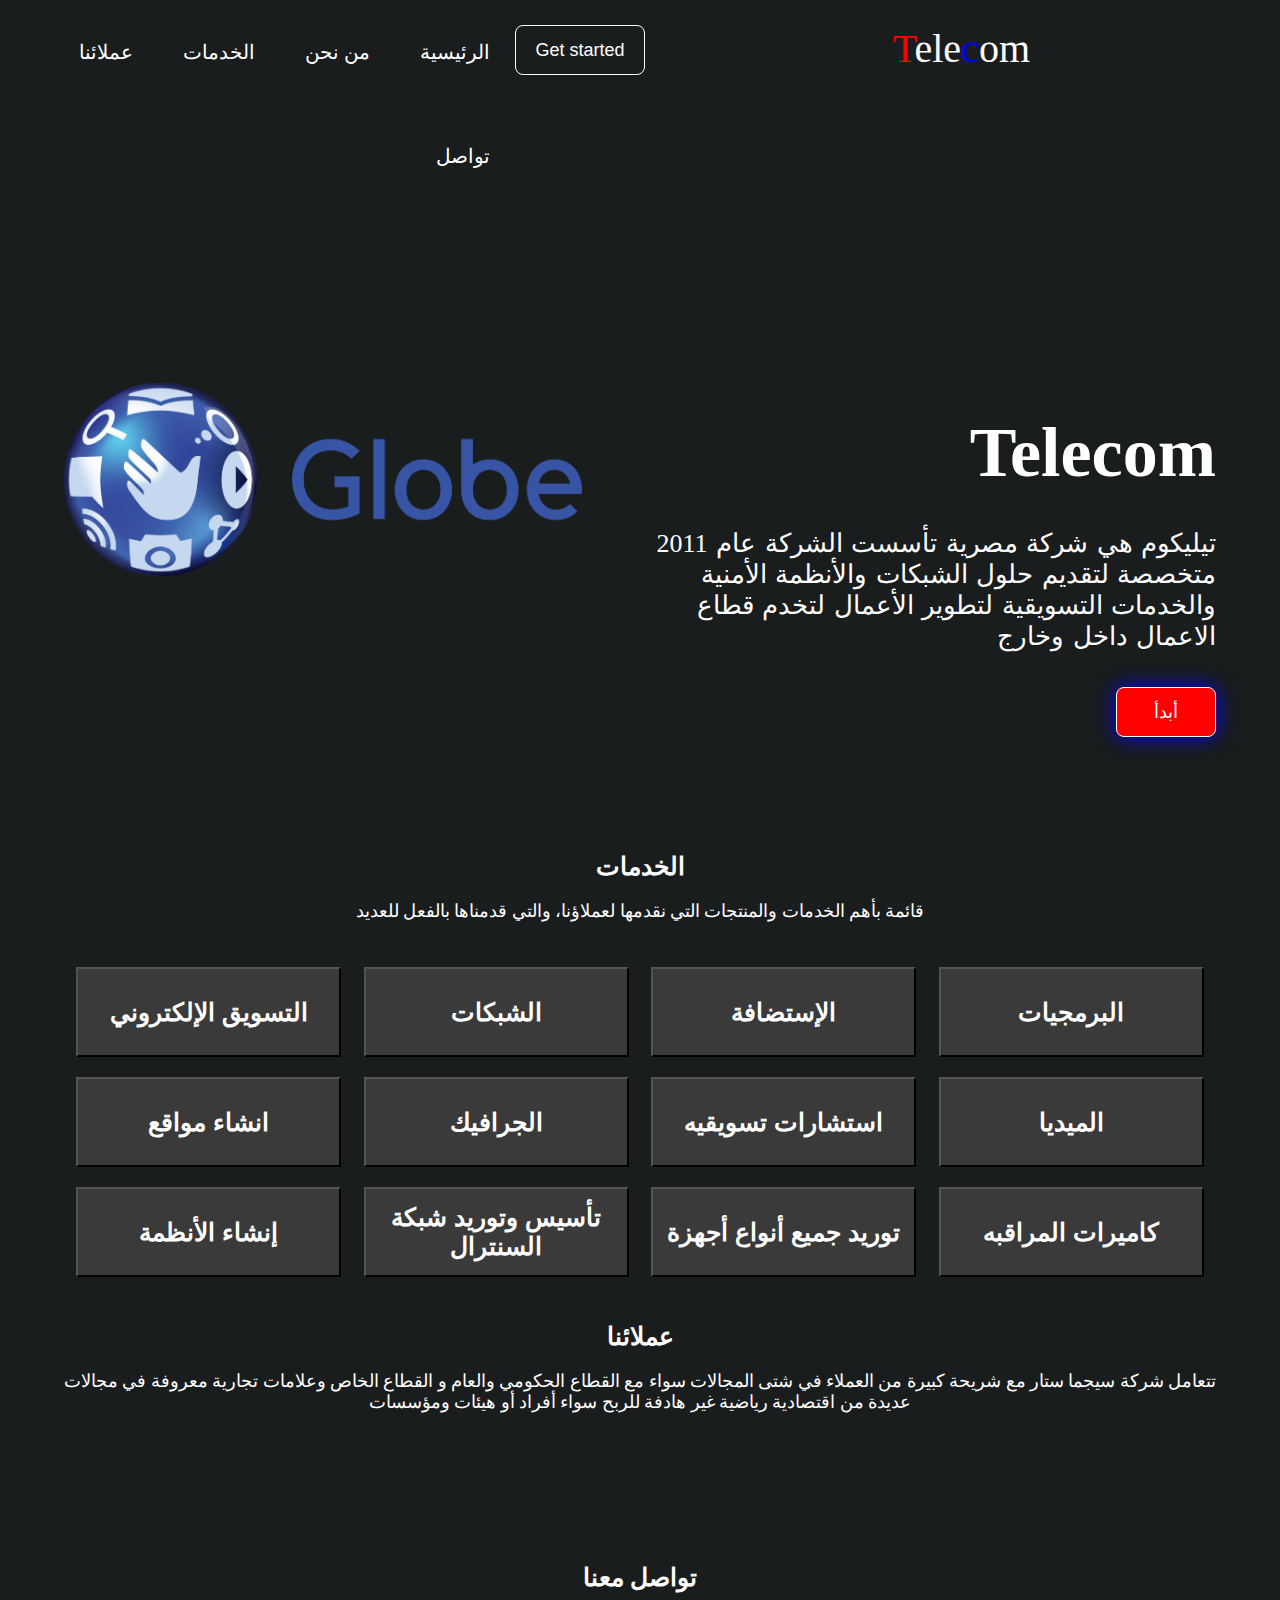
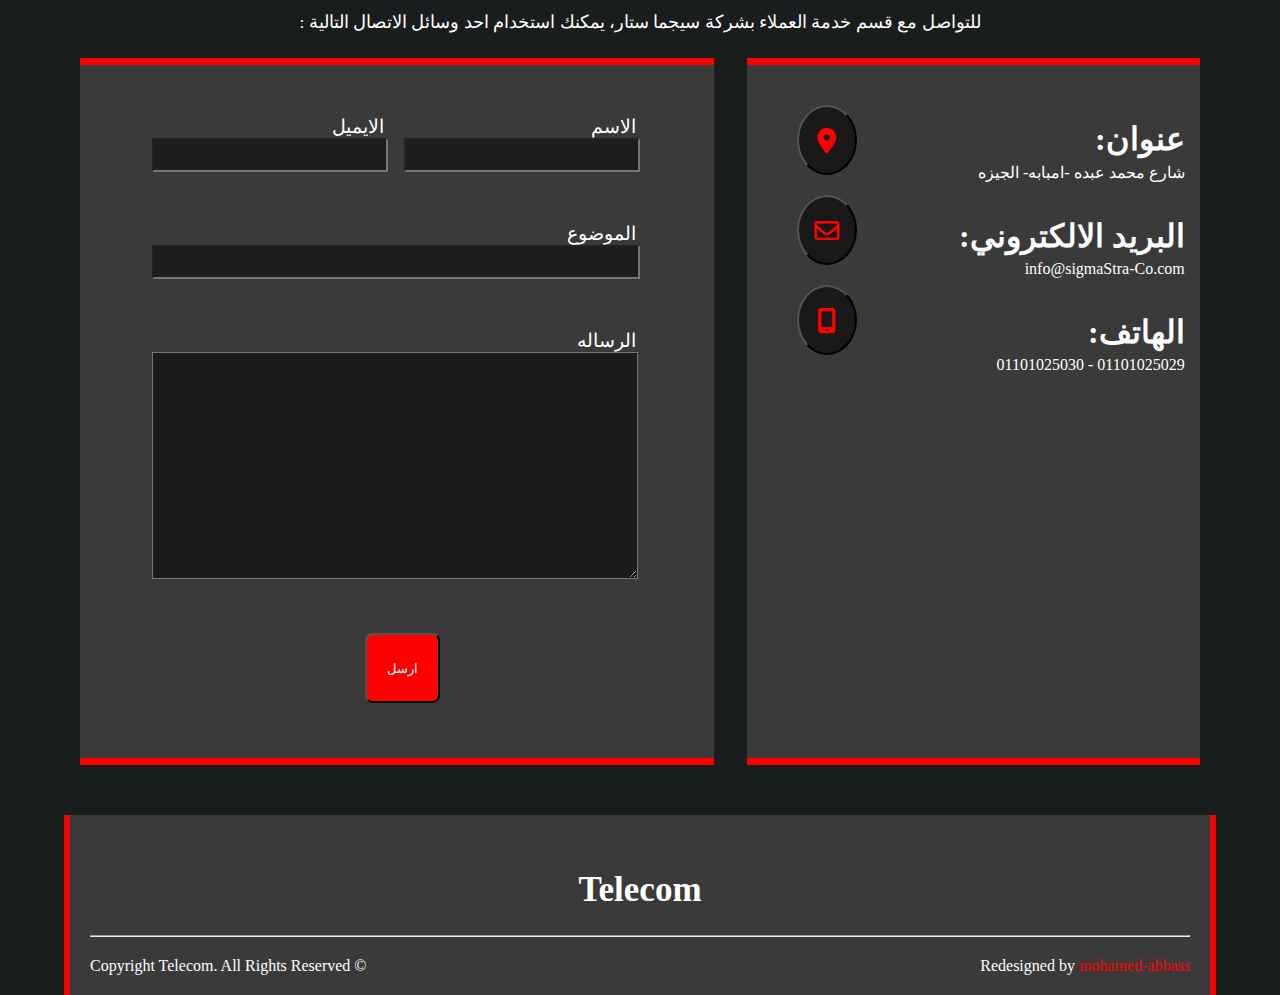
==== index.html @ 66ed41aa "first task" ====
<!DOCTYPE html>
<html lang="en">

<head>
    <meta charset="UTF-8">
    <meta name="viewport" content="width=device-width, initial-scale=1.0">
    <title>Document</title>
    <link rel="stylesheet" href="./css/all.min.css">
    <link rel="stylesheet" href="./css/main.css">
    <style>
        * {
            margin: 0px;
            padding: 0px;
        }
    </style>
</head>

<body>
    <section>
        <header class="nav">
            <div class="parent">
                <div class="left">
                    <ul>
                        <li> <a href="">الرئيسية</a></li>
                        <li><a href="">من نحن</a> </li>
                        <li><a href="">الخدمات</a></li>
                        <li> <a href="">عملائنا</a></li>
                        <li> <a href="">تواصل</a></li>
                    </ul>
                </div>
                <div class="right">
                    <ul>
                        <li class="button"><button><a href="">Get started</a></button></li>
                        <li class="tele"> <a href=""><span class="t">T</span>ele<span class="c">c</span>om</a></li>
                    </ul>
                </div>
            </div>
        </header>
        <div class="container">
            <div class="home">
                <div class="h-left"> <img src="./img/telecom.png" alt=""> </div>
                <div class="h-right">
                    <h1>Telecom</h1>
                    <p>تيليكوم هي شركة مصرية تأسست الشركة عام 2011 متخصصة لتقديم حلول الشبكات والأنظمة الأمنية والخدمات
                        التسويقية لتطوير الأعمال لتخدم قطاع الاعمال داخل وخارج</p>
                    <button><a href="">أبدأ</a></button>
                </div>
            </div>
            <div class="head">
                <h1>الخدمات</h1>
                <p>قائمة بأهم الخدمات والمنتجات التي نقدمها لعملاؤنا، والتي قدمناها بالفعل للعديد</p>
                <div class="bartition">
                    <button><a href="">التسويق الإلكتروني</a></button>
                    <button><a href="">الشبكات</a></button>
                    <button><a href="">الإستضافة</a></button>
                    <button><a href="">البرمجيات</a></button>
                    <button><a href="">انشاء مواقع</a></button>
                    <button><a href="">الجرافيك</a></button>
                    <button><a href="">استشارات تسويقيه</a></button>
                    <button><a href="">الميديا</a></button>
                    <button><a href="">إنشاء الأنظمة</a></button>
                    <button><a href="">تأسيس وتوريد شبكة السنترال</a></button>
                    <button><a href="">توريد جميع أنواع أجهزة</a></button>
                    <button><a href="">كاميرات المراقبه</a></button>
                </div>
                <div class="head2">
                    <h1>عملائنا</h1>
                    <p>تتعامل شركة سيجما ستار مع شريحة كبيرة من العملاء في شتى المجالات سواء مع القطاع الحكومي والعام و
                        القطاع الخاص وعلامات تجارية معروفة في مجالات عديدة من اقتصادية رياضية غير هادفة للربح سواء أفراد
                        أو
                        هيئات ومؤسسات</p>
                    <h1 class="h1">تواصل معنا</h1>
                    <p> : للتواصل مع قسم خدمة العملاء بشركة سيجما ستار، يمكنك استخدام احد وسائل الاتصال التالية</p>
                </div>
            </div>
            <div class="sign-in">
                <div class="form">
                    <div class="container2">
                        <div class="p">
                            <div class="email1">
                                <label>الايميل</label> <input type="email" name="email">
                            </div>
                            <div class="name1">
                                <label>الاسم</label> <input type="text" name="name">
                            </div>
                        </div>
                        <div class="b">
                            <label>الموضوع</label>
                            <input type="text">
                        </div>
                        <div class="t">
                            <label>الرساله</label>
                            <textarea name="" id="" cols="30" rows="15"></textarea>
                        </div>
                        <button type="submit">ارسل</button>
                    </div>
                </div>

                <div class="addres">
                    <div class="h5">
                        <div class="logo">
                            <button><i class="fa-solid fa-location-dot"></i></button>
                            <button><i class="fa-regular fa-envelope"></i></button>
                            <button><i class="fa-solid fa-mobile-screen"></i></button>
                        </div>
                        <div class="lett">
                            <h1>:عنوان</h1>
                            <p>شارع محمد عبده -امبابه- الجيزه</p>
                            <h1>:البريد الالكتروني</h1>
                            <p>info@sigmaStra-Co.com</p>
                            <h1>:الهاتف</h1>
                            <p>01101025030 - 01101025029</p>
                        </div>
                    </div>
                    <iframe
                        src="https://www.google.com/maps/embed?pb=!1m18!1m12!1m3!1d3452.574424903565!2d31.20743048477462!3d30.077731023954115!2m3!1f0!2f0!3f0!3m2!1i1024!2i768!4f13.1!3m3!1m2!1s0x1458418d9489d829%3A0x9f44d550b651252e!2z2YXYrdmF2K8g2LnYqNiv2Yc!5e0!3m2!1sar!2seg!4v1649658211834!5m2!1sar!2seg"
                        frameborder="0"></iframe>

                </div>
            </div>
            <div class="last">
                <h1>Telecom</h1>
                <hr>
                <div class="p9">
                    <p>Copyright Telecom. All Rights Reserved ©</p>
                    <p>Redesigned by <a href="">mohamed-abbass</a></p>
                </div>

            </div>

        </div>

    </section>
</body>

</html>
---- css/main.css ----
section{
    width: 100% ;
    background-color:rgb(26, 29, 29);
}
.nav .parent {
    width: 100%;
    background-color:rgb(26, 29, 29);
    display: flex;
    justify-content: space-around;
}
.nav .parent .right{
    width: 50%;
    margin-right: 250px;
}
.nav .parent .right ul {
    display: flex;
    justify-content:space-between;
    margin:25px 0px ;
    
}
.nav .parent .right ul .button button {
    width: 130px ;
    height: 50px;
    font-size: large;
    background-color: rgb(26, 29, 29);
    border: white 0.5px solid;
    border-radius: 8px;
}
.nav .parent .right ul .button button:hover{
    background-color: red;
    transition: 1s;
}

.nav .parent .right ul .button button a{
    color: white;
}

.nav .parent .right ul .tele a{
    font-size: 40px;
    color: white;
}
.nav .parent .right ul li .t {
    color: red;
}
.nav .parent .right ul li .c{
    color: blue;
}
.nav .parent .left{
    width: 50%;
}
.nav .parent .left ul li{
    float: right;
    margin: 40px 25px;
}
.nav .parent .left ul li a{
    color: white;
    font-size: 20px;
}
.nav .parent .left ul li a:hover{
    color: red;
    transition: 1s;
}
.nav .parent li {
    list-style: none;
}
.nav .parent li a{
    text-decoration: none;
    color: black;
}
section .container{
    width: 90%;
    margin: auto;
}
section .container .home{
    width: 100%;  
    display: flex;
    flex-wrap: wrap;
    margin-top: 100px;
    justify-content: space-around;
}
section .container .home .h-right{
    width: 50%;
    text-align:right;
    margin-top: 70px;
}
section .container .home .h-right h1{
    font-size: 70px;
    color: white;
    margin-top: 35px;
}
section .container .home .h-right p{
    font-size: 26px;
    color: white;
    margin-top: 35px; 
    word-spacing: 2px;


}
section .container .home .h-right button{
    width: 100px ;
    height: 50px;
    font-size: large; 
    margin-top: 35px;   
    border: white 0.5px solid;
    border-radius: 8px;
    background-color: red;
    box-shadow: 0 0 20px blue ;
}
section .container .home .h-right button:hover{
    background-color: blue;
    box-shadow: 0 0 20px red ;
    transition: 0.75s;
    cursor: pointer;
}
section .container .home .h-right button a{
    color: white;
    text-decoration: none;
}
section .container .home .h-left{
    width: 50%;

}
section .container .home .h-left img{
    text-align: right;
    width: 90%;
    margin-top: 75px;
}
section .container .home .h-left img:hover{
    margin-top: 150px ;
}

section .container .head{
    text-align: center;
    margin-top: 10%;
    color: white;
}
section .container .head h1{
    font-size: 25px;
    margin-top: 35px;
}
section .container .head p{
    font-size: 17.5px;
    margin-top: 25px;
}
section .container .head .bartition{
    width: 100%;
    display: flex;
    justify-content:space-evenly;
    flex-wrap: wrap;
    margin-top: 35px;

}
section .container .head .bartition button{
    width: 23%;
    height: 90px;
    margin:10px;
    background-color:rgb(59, 58, 58);
    font-size: 25px;
    cursor: pointer;
    font-weight: bold;
}
section .container .head .bartition button a{
    text-decoration: none;
    color: white;
}
section .container  .head .bartition button:hover a{
color: red;
transition: 0.5s;
}

section .container .head h1{
    font-size: 25px;
}
section .container  .head p{
    font-size: 17.5px;
    margin-top: 20px;
}
section .container .head .h1{
    font-size: 25px;
    margin-top: 150px;
}
section .container .sign-in{
    width: 100%;
    display: flex;
    flex-wrap: wrap;
    justify-content: space-around;
    margin-top: 25px;
}

section .container .sign-in .form{
    width:55%;
    background-color:rgb(59, 58, 58);
    border-top: solid red 7px ;
    border-bottom: solid red 7px ;
}
section .container .sign-in .addres{
    width:35%;
    background-color:rgb(59, 58, 58);
    border-top: solid red 7px ;
    border-bottom: solid red 7px ;
    padding-left: 50px;
}
section .container .sign-in .form .container2{
width:90%;
}
section .container .sign-in .form .container2 .p{
    width: 85%;
    margin-top: 50px;
    display: flex;
    justify-content: space-between;
    text-align: right;
    margin-left:12.5%;
}
section .container .sign-in .form .container2 .p .email1{
    width: 48%;

}
section .container .sign-in .form .container2 .p .name1{
    width: 48%;
}
section .container .sign-in .form .container2 .p label{
    font-size: larger;
    color: white;
}
section .container .sign-in .form .container2 .p input{
    width:100%;
    height: 30px;
    background-color: rgba(0 ,0 ,0, .5) ;
}
section .container .sign-in .form .container2 .b {
    width: 85%;
    margin-top: 50px;
    text-align: right;
    margin-left: 12.5%;
}
section .container .sign-in .form .container2 .b label{
    width: 70%;
    font-size: larger;
    color: white;
}
section .container .sign-in .form .container2 .b input{
    width:100%;
    height: 30px;
    background-color: rgba(0 ,0 ,0, .5) ;
}
section .container .sign-in .form .container2 .t{
    width: 85%;
    margin-top: 50px;
    text-align: right;
    margin-left: 12.5%;
}
section .container .sign-in .form .container2 .t label{
    width: 70%;
    font-size: larger;
    color: white;
}
section .container .sign-in .form .container2 .t textarea{
    width:100%;
    background-color: rgb(27, 26, 26) ;
    color: white;
    text-align:right;
}
section .container .sign-in .form .container2 button{
    margin-top:50px;
    margin-left:50%;
    width: 75px;
    height: 70px;
    border-radius: 7.5px;
    color: white;
    background-color: red;
    cursor: pointer;
}
section .container .sign-in .form .container2 button:hover{
    background-color: blue;
    transition: 0.5s;
}
section .container .sign-in .addres .h5 {
    display: flex;
    justify-content: space-between;
    margin-top: 20px;
}
 section .container .sign-in .addres .h5 .lett{
    text-align: right;
    margin-right:15px ;
    color: white;
}
 section .container .sign-in .addres .h5 .lett h1 {
    margin-top: 35px;
}
section .container .sign-in .addres .h5 .lett p{
    margin-top: 5px;
}
section .container .sign-in .addres .logo button{
    width: 60px;
    height: 70px;
    border-radius: 50%;
    display: block;
    margin-top :20px ;
    color: red;
    background-color: rgb(26, 24, 24) ;
    cursor: pointer;
}  
section .container .sign-in .addres .logo button i{
    font-size: 25px;
}
section .container .sign-in .addres .logo button:hover{
    color:rgb(26, 24, 24) ;
    background-color: red;
}
section .container .sign-in .addres iframe{
    width:95%;
    height: 350px;
    margin-top:30px;
    margin-right: 100px;
}
section .container .last{
    text-align: center;
    padding-top: 35px;
    padding-left: 20px;
    padding-right: 20px;
    padding-bottom: 20px;
    color: white;
    background-color:rgb(59, 58, 58);
    margin-top:50px ;
    border-left:  6px solid red;
    border-right:  6px solid red;
}
section .container .last h1{
    margin-top:20px;
    font-size: 35px;
}
section .container .last hr{
    margin-top: 25px;
}
section .container .last .p9{
    margin-top: 20px;
    display: flex;
    justify-content: space-between;
    font-size:16px ;
    font-weight: lighter;
}
section .container .last .p9 a{
    text-decoration: none;
    color: red;
}
section .container .last .p9 a:hover{
    color: rgb(0, 195, 255);
}

@media (max-width:960px){
    .nav .parent .right ul {
        display: flex;
        justify-content:space-around;
        flex-wrap: wrap;
    }
    .nav .parent .right ul .button button {
        width: 90px ;
        height: 30px;
        font-size:smaller;
    }
    .nav .parent .right ul .tele a{
        font-size: 20px;
        color: white;
    }
    .nav .parent .left ul li{
        float: right;
        margin: 30px 10px;
    }
    .nav .parent .left ul li a{
        color: white;
        font-size: 10px;
    }
    section .container .home .h-right{
        width: 80%;
    }
    section .container .home{
        width: 100%;  
        display: flex;
        flex-wrap: wrap;
        margin-top: 100px;
        justify-content: space-around;
    }
    section .container .home .h-left{
        width: 80%;
    }
    section .container .home .h-right button{
        width: 70px ;
        height: 30px;
        font-size: small; 
}
section .container .last{
    text-align: center;
    padding-top: 25px;
    padding-left: 15px;
    padding-right: 15px;
    padding-bottom: 15px;
    margin-top:25px ;
    border-left:  4px solid red;
    border-right: 4px solid red;
}
section .container .last h1{
    margin-top:10px;
    font-size: 25px;
}
section .container .last hr{
    margin-top: 20px;
}
section .container .last .p9{
    margin-top: 15px;
    display: flex;
    font-size:10px ;
}
}

@media (max-width:740px){
    .nav .parent .right ul .button button {
        width: 55px ;
        height: 20px;
        font-size:10px;
    }
    .nav .parent .right ul .tele a{
        font-size: 15px;
    }
    .nav .parent .left{
        width: 50%;
    }
    .nav .parent .left ul li{
        float: right;
        margin: 40px 5px;
    }
        section .container .head .bartition button{
            width: 40%;
            height: 90px;
          margin-top:15px;
    }
    section .container .sign-in .form{
        width: 75%;
        padding-bottom: 50px;
    }
    section .container .sign-in .addres{
        width:50%;
        margin-top: 50px;
    }
    section .container .last{
        text-align: center;
        padding-top: 15px;
        padding-left: 10px;
        padding-right: 10px;
        padding-bottom: 10px;
        margin-top:20px ;
        border-left:  2.5px solid red;
        border-right: 2.5px solid red;
    }
    section .container .last h1{
        margin-top:13px;
        font-size: 15px;
    }
    section .container .last hr{
        margin-top: 15px;
    }
    section .container .last .p9{
        margin-top: 7px;
        font-size:7px ;
    }
}
@media (max-width:470px){
    .nav .parent{
        display: none;
    }
        section .container .head .bartition button{
            width: 70%;
    }
    section .container .sign-in .form{
        width: 90%;
        padding-bottom: 50px;
    }
    section .container .sign-in .addres{
        width:90%;
        margin-top: 50px;
    }
    section .container .last{
        text-align: center;
        padding-top: 10px;
        padding-left: 5px;
        padding-right: 5px;
        padding-bottom: 5px;
        margin-top:10px ;
        border-left:  1px solid red;
        border-right: 1px solid red;
    }
    section .container .last h1{
        margin-top:8px;
        font-size: 9px;
    }
    section .container .last hr{
        margin-top: 9px;
    }
    section .container .last .p9{
        margin-top: 4px;
        font-size:4px ;
    }

}
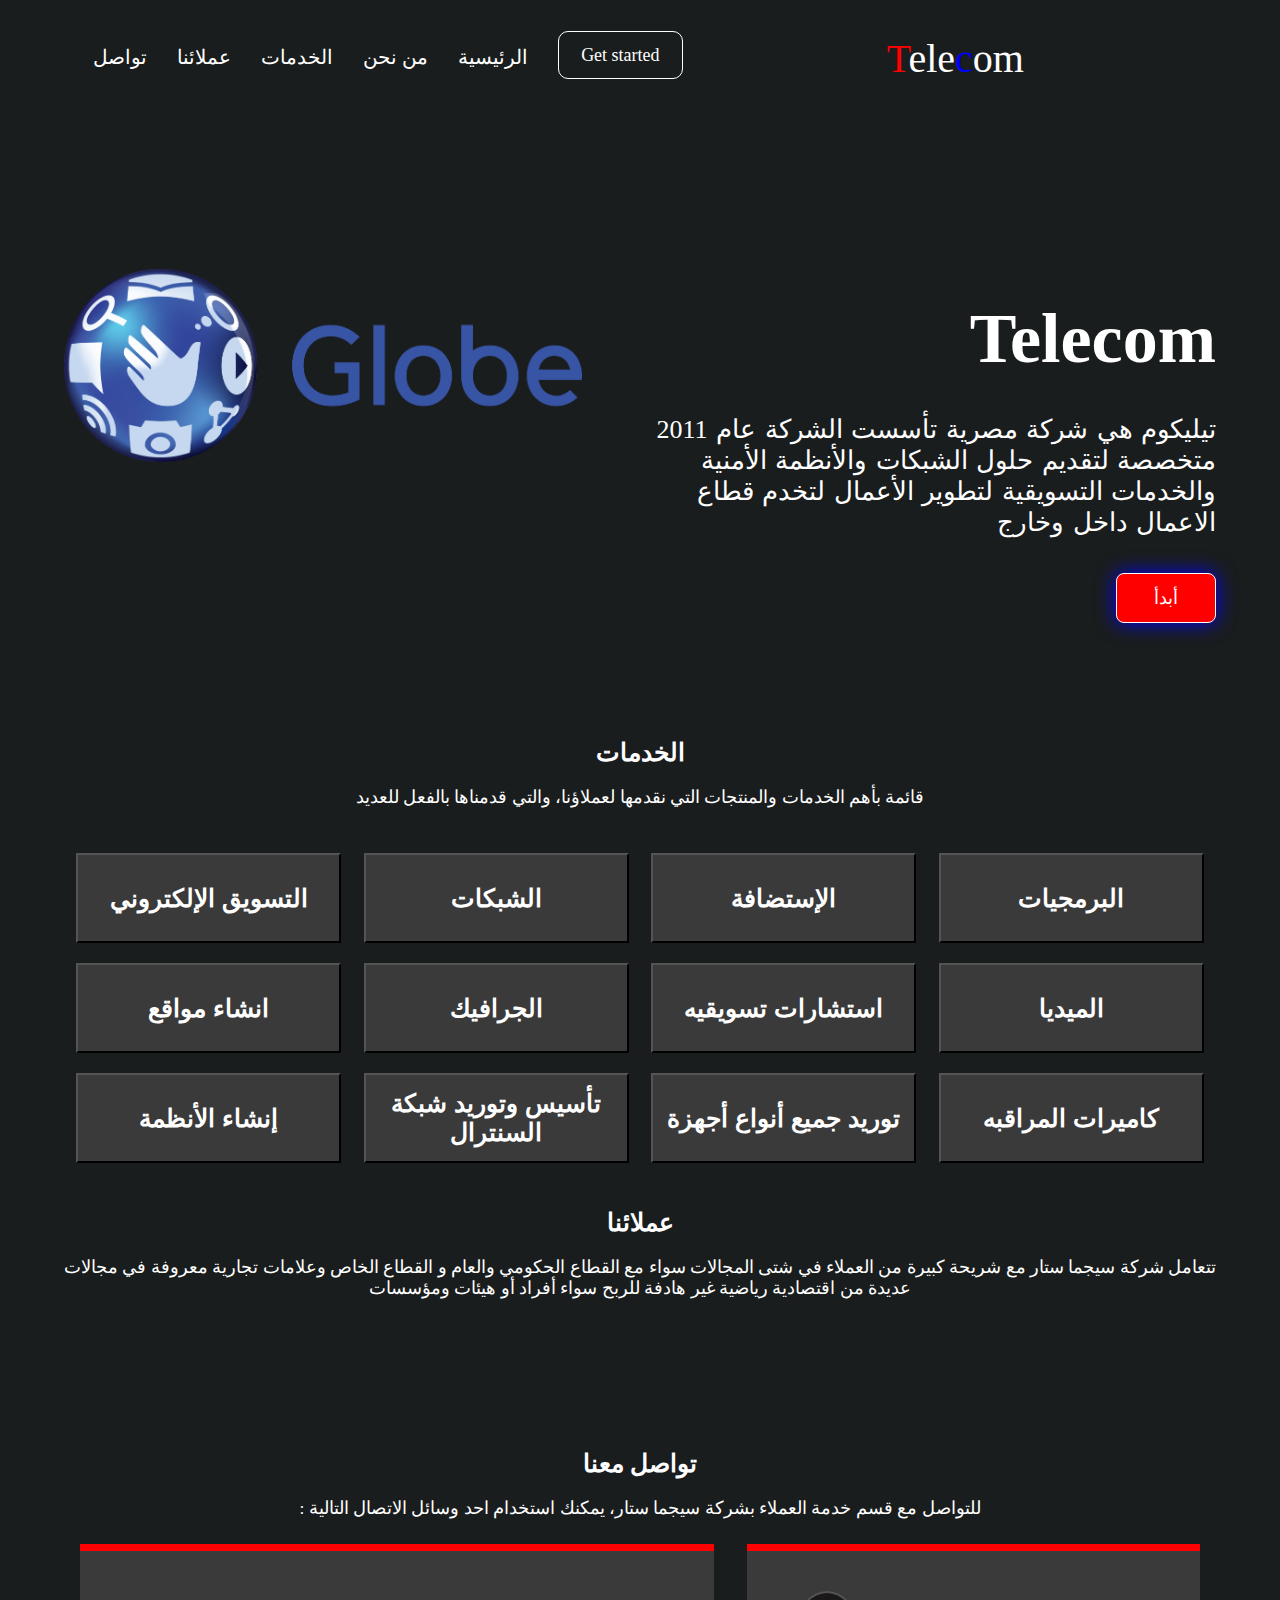
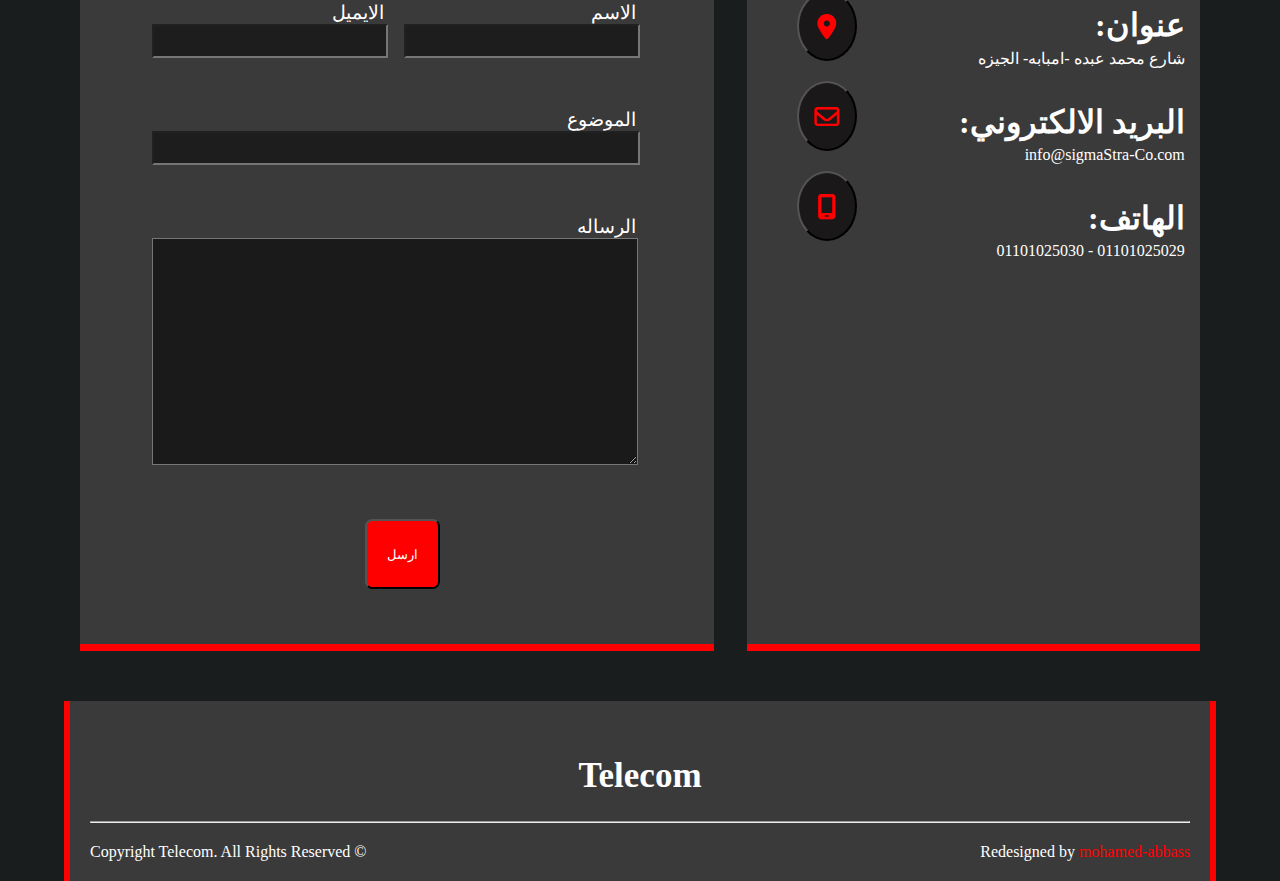
==== commit 53c7750c: "upgrade" ====
--- a/index.html
+++ b/index.html
@@ -21,18 +21,17 @@
             <div class="parent">
                 <div class="left">
                     <ul>
+                        <li class="butt"><a href="">Get started</a></li>
                         <li> <a href="">الرئيسية</a></li>
                         <li><a href="">من نحن</a> </li>
                         <li><a href="">الخدمات</a></li>
                         <li> <a href="">عملائنا</a></li>
                         <li> <a href="">تواصل</a></li>
                     </ul>
+                    <div class="togelar"><i class="fa-solid fa-bars-progress"></i></div>
                 </div>
                 <div class="right">
-                    <ul>
-                        <li class="button"><button><a href="">Get started</a></button></li>
-                        <li class="tele"> <a href=""><span class="t">T</span>ele<span class="c">c</span>om</a></li>
-                    </ul>
+                        <div> <a href=""><span class="t">T</span>ele<span class="c">c</span>om</a></div>
                 </div>
             </div>
         </header>
@@ -128,7 +127,7 @@
 
             </div>
 
-        </div>
+        </div> 
 
     </section>
 </body>
--- a/css/main.css
+++ b/css/main.css
@@ -2,57 +2,75 @@
 section{
     width: 100% ;
     background-color:rgb(26, 29, 29);
+    overflow: auto;
+}
+section .nav{
+    width:90%;
+    margin: auto;
 }
 .nav .parent {
     width: 100%;
-    background-color:rgb(26, 29, 29);
-    display: flex;
-    justify-content: space-around;
+    display: flex;
+    margin-top: 20px;
 }
 .nav .parent .right{
-    width: 50%;
-    margin-right: 250px;
-}
-.nav .parent .right ul {
-    display: flex;
-    justify-content:space-between;
-    margin:25px 0px ;
-    
-}
-.nav .parent .right ul .button button {
-    width: 130px ;
-    height: 50px;
-    font-size: large;
+    width: 45%;
+}
+.nav .parent .right div{
+    width: 140px; ;
+    margin: auto;
+    margin-top: 15px ;
+} 
+.nav .parent .right div a{
+    font-size: 40px;
+    color: white;
+    text-decoration: none;
+}
+.nav .parent .right  div .t {
+    color: red;
+}
+.nav .parent .right div .c{
+    color: blue;
+}
+.nav .parent .left{
+    width: 55%;
+    float: right;
+}
+.nav .parent li a{
+    text-decoration: none;
+}
+.nav .parent .left .togelar{
+    display: none;
+}
+.nav .parent .left .togelar i{
+    font-size:25px;
+    color: white;
+}
+.nav .parent .left .togelar i:hover{
+    color: red;
+}
+.nav .parent .left ul li{
+    float: right;
+    margin:25px 15px;
+    list-style: none;
+}
+.nav .parent .left ul .butt a  {
+    padding: 13px 22px;
+    font-size: 18px;
     background-color: rgb(26, 29, 29);
     border: white 0.5px solid;
-    border-radius: 8px;
-}
-.nav .parent .right ul .button button:hover{
+    border-radius: 10px;
+}
+.nav .parent .left ul .butt :hover{
     background-color: red;
     transition: 1s;
-}
-
-.nav .parent .right ul .button button a{
-    color: white;
-}
-
-.nav .parent .right ul .tele a{
-    font-size: 40px;
-    color: white;
-}
-.nav .parent .right ul li .t {
-    color: red;
-}
-.nav .parent .right ul li .c{
-    color: blue;
-}
-.nav .parent .left{
-    width: 50%;
-}
-.nav .parent .left ul li{
-    float: right;
-    margin: 40px 25px;
-}
+    color: white;
+}
+.nav .parent .left  button a{
+    text-decoration: none;
+    color: white;
+}
+
 .nav .parent .left ul li a{
     color: white;
     font-size: 20px;
@@ -60,13 +78,6 @@
 .nav .parent .left ul li a:hover{
     color: red;
     transition: 1s;
-}
-.nav .parent li {
-    list-style: none;
-}
-.nav .parent li a{
-    text-decoration: none;
-    color: black;
 }
 section .container{
     width: 90%;
@@ -349,46 +360,52 @@
 }
 
 @media (max-width:960px){
-    .nav .parent .right ul {
-        display: flex;
-        justify-content:space-around;
-        flex-wrap: wrap;
-    }
-    .nav .parent .right ul .button button {
-        width: 90px ;
-        height: 30px;
-        font-size:smaller;
-    }
-    .nav .parent .right ul .tele a{
+    .nav .parent .right  div a{
         font-size: 20px;
-        color: white;
+    }
+    .nav .parent .left ul .butt a  {
+        padding: 10px 19px;
+        font-size: 16px;
     }
     .nav .parent .left ul li{
         float: right;
-        margin: 30px 10px;
+        margin: 18px 10px;
     }
     .nav .parent .left ul li a{
+        font-size: 10px;
+    }
+
+    section .container .home .h-right{
+        width: 50%;
+        margin-top: 60px;
+    }
+    section .container .home .h-right h1{
+        font-size: 55px;
         color: white;
-        font-size: 10px;
-    }
-    section .container .home .h-right{
+        margin-top: 28px;
+    }
+    section .container .home .h-right p{
+        font-size: 22px;
+        color: white;
+        margin-top: 28px; 
+        word-spacing: 2px;
+    
+    
+    }
+    section .container .home .h-right button{
+        width: 80px ;
+        height: 35px;
+        font-size: large; 
+        margin-top: 28px;   
+    }
+    section .container .home .h-left img{
+        text-align: right;
         width: 80%;
-    }
-    section .container .home{
-        width: 100%;  
-        display: flex;
-        flex-wrap: wrap;
-        margin-top: 100px;
-        justify-content: space-around;
-    }
-    section .container .home .h-left{
-        width: 80%;
-    }
-    section .container .home .h-right button{
-        width: 70px ;
-        height: 30px;
-        font-size: small; 
-}
+        margin-top: 40px;
+    }
+    section .container .home .h-left img:hover{
+        margin-top: 60px ;
+    }
 section .container .last{
     text-align: center;
     padding-top: 25px;
@@ -414,20 +431,46 @@
 }
 
 @media (max-width:740px){
-    .nav .parent .right ul .button button {
-        width: 55px ;
-        height: 20px;
-        font-size:10px;
-    }
-    .nav .parent .right ul .tele a{
-        font-size: 15px;
-    }
-    .nav .parent .left{
-        width: 50%;
+    .nav .parent .right  div a{
+        font-size: 18px;
+    }
+    .nav .parent .left ul .butt a  {
+        padding: 8px 16px;
+        font-size: 12px;
     }
     .nav .parent .left ul li{
         float: right;
-        margin: 40px 5px;
+        margin: 14px 8px;
+    }
+    .nav .parent .left ul li a{
+        font-size: 8px;
+    }
+    section .container .home .h-right{
+        width: 50%;
+        margin-top: 50px;
+    }
+    section .container .home .h-right h1{
+        font-size: 40px;
+        margin-top: 20px;
+    }
+    section .container .home .h-right p{
+        font-size: 22px;
+        margin-top: 20px; 
+        word-spacing: 1px;
+    }
+    section .container .home .h-right button{
+        width: 60px ;
+        height: 25px;
+        font-size: small; 
+        margin-top: 20px;   
+    }
+    section .container .home .h-left img{
+        text-align: right;
+        width: 80%;
+        margin-top: 20px;
+    }
+    section .container .home .h-left img:hover{
+        margin-top: 40px ;
     }
         section .container .head .bartition button{
             width: 40%;
@@ -464,9 +507,53 @@
         font-size:7px ;
     }
 }
-@media (max-width:470px){
-    .nav .parent{
+@media (max-width:500px){
+    .nav .parent .right{
+        width: 90%;
+        margin: auto;
+    }
+    .nav .parent .right div {
+        width:20%;
+    }
+    .nav .parent .left ul{
         display: none;
+    }
+    .nav .parent .left .togelar{
+        display:block;
+        margin-top:10px;
+    }
+    section .container .home{
+        margin-top:20px ;
+    }
+    section .container .home .h-right{
+        width:70%;
+        margin-top: 30px;
+    }
+    section .container .home .h-right h1{
+        font-size: 50px;
+        margin-top: 20px;
+    }
+    section .container .home .h-right p{
+        font-size: 22px;
+        margin-top: 20px; 
+        word-spacing: 1px;
+    }
+    section .container .home .h-right button{
+        width: 40px ;
+        height: 20px;
+        font-size:small; 
+        margin-top: 20px;   
+    }
+    section .container .home .h-left {
+        width:90% ;
+    }
+    section .container .home .h-left img{
+        text-align: center;
+        width: 90%;
+        margin-top: 20px;
+    }
+    section .container .home .h-left img:hover{
+        margin-top: 40px ;
     }
         section .container .head .bartition button{
             width: 70%;
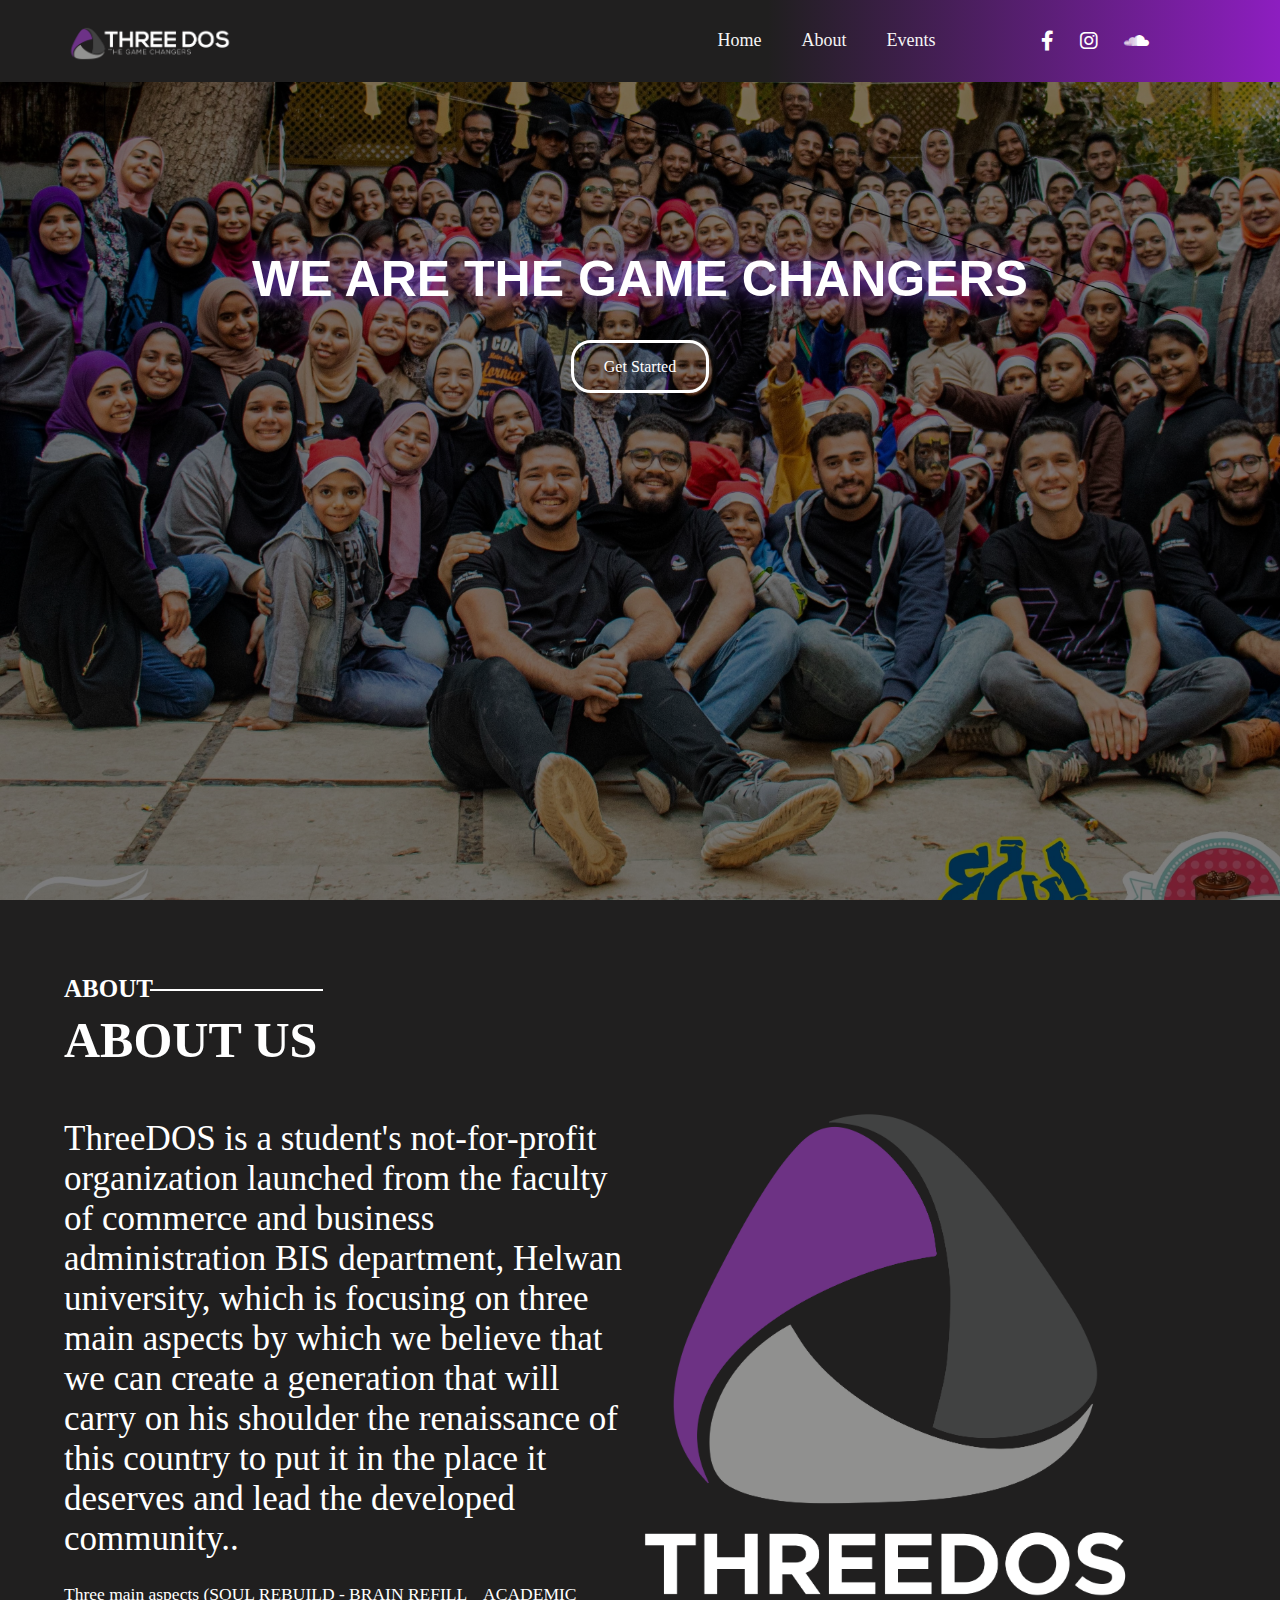
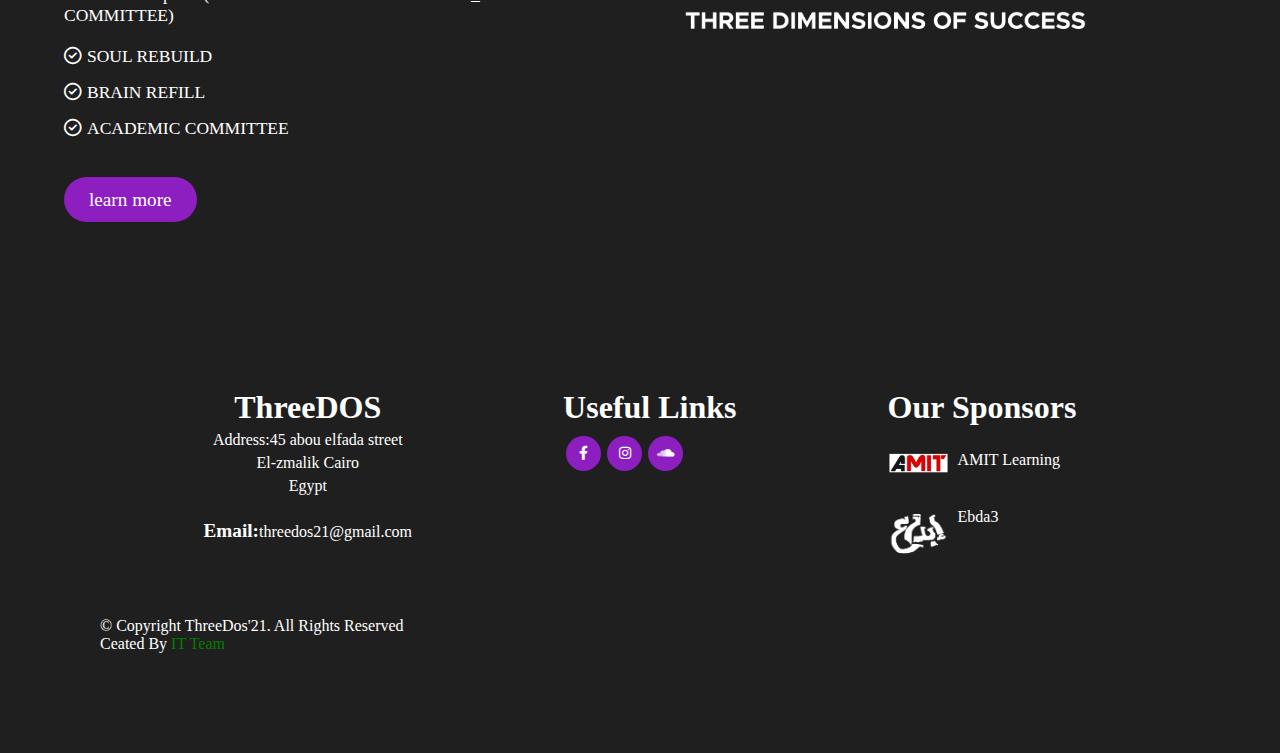
==== commit 60181cf9: "second task" ====
--- a/index.html
+++ b/index.html
@@ -5,8 +5,8 @@
     <meta charset="UTF-8">
     <meta name="viewport" content="width=device-width, initial-scale=1.0">
     <title>Document</title>
+    <link rel="stylesheet" href="./css/main.css">
     <link rel="stylesheet" href="./css/all.min.css">
-    <link rel="stylesheet" href="./css/main.css">
     <style>
         * {
             margin: 0px;
@@ -17,119 +17,112 @@
 
 <body>
     <section>
-        <header class="nav">
-            <div class="parent">
-                <div class="left">
-                    <ul>
-                        <li class="butt"><a href="">Get started</a></li>
-                        <li> <a href="">الرئيسية</a></li>
-                        <li><a href="">من نحن</a> </li>
-                        <li><a href="">الخدمات</a></li>
-                        <li> <a href="">عملائنا</a></li>
-                        <li> <a href="">تواصل</a></li>
-                    </ul>
-                    <div class="togelar"><i class="fa-solid fa-bars-progress"></i></div>
-                </div>
-                <div class="right">
-                        <div> <a href=""><span class="t">T</span>ele<span class="c">c</span>om</a></div>
+        <div class="section-1">
+            <div class="layout">
+                <header>
+                    <div class="nav">
+                        <div class="nav-lt">
+                            <div><a href=""><img src="./img/3d.png" alt=""></a></div>
+                        </div>
+                        <div class="nav-rt">
+                            <div class="bar"><i class="fa-solid fa-bars"></i></div>
+                            <div class="title">
+                                <ul>
+                                    <li><a href="./index.html">Home</a></li>
+                                    <li><a href="./about us.html">About</a></li>
+                                    <li><a href="./evnts.html">Events</a></li>
+                                </ul>
+                            </div>
+                            <div class="logo">
+                                <ul>
+                                    <li><a href=""><i class="fa-brands fa-facebook-f"></i></a></li>
+                                    <li><a href=""><i class="fa-brands fa-instagram"></i></a></li>
+                                    <li><a href=""><i class="fa-brands fa-soundcloud"></i></a></li>
+                                </ul>
+                            </div>
+                        </div>
+                    </div>
+
+                </header>
+                <div class="welcom">
+                    <h1>WE ARE THE GAME CHANGERS</h1>
+                    <div class="a"><a href="">Get Started</a></div>
                 </div>
             </div>
-        </header>
-        <div class="container">
-            <div class="home">
-                <div class="h-left"> <img src="./img/telecom.png" alt=""> </div>
-                <div class="h-right">
-                    <h1>Telecom</h1>
-                    <p>تيليكوم هي شركة مصرية تأسست الشركة عام 2011 متخصصة لتقديم حلول الشبكات والأنظمة الأمنية والخدمات
-                        التسويقية لتطوير الأعمال لتخدم قطاع الاعمال داخل وخارج</p>
-                    <button><a href="">أبدأ</a></button>
+        </div>
+
+        <div class="Home">
+            <div class="about">
+                <div class="about-lt">
+                    <h2>ABOUT</h2>
+                    <h1>ABOUT US</h1>
+                    <p>ThreeDOS is a student's not-for-profit organization launched from the faculty of commerce and
+                        business administration BIS department, Helwan university, which is focusing on three main
+                        aspects by which we believe that we can create a generation that will carry on his shoulder the
+                        renaissance of this country to put it in the place it deserves and lead the developed
+                        community..</p>
+                    <div class="title">
+                        <label for="">Three main aspects (SOUL REBUILD - BRAIN REFILL _ ACADEMIC COMMITTEE)</label>
+                        <ul>
+                            <li><i class="fa-regular fa-circle-check"></i>SOUL REBUILD</li>
+                            <li> <i class="fa-regular fa-circle-check"></i>BRAIN REFILL</li>
+                            <li><i class="fa-regular fa-circle-check"></i>ACADEMIC COMMITTEE</li>
+                        </ul>
+                    </div>
+                    <div class="learn"><a href="">learn more</a> </div>
+
+                </div>
+                <div class="logo-rt"><img src="./img/3d2.png" alt="">
                 </div>
             </div>
-            <div class="head">
-                <h1>الخدمات</h1>
-                <p>قائمة بأهم الخدمات والمنتجات التي نقدمها لعملاؤنا، والتي قدمناها بالفعل للعديد</p>
-                <div class="bartition">
-                    <button><a href="">التسويق الإلكتروني</a></button>
-                    <button><a href="">الشبكات</a></button>
-                    <button><a href="">الإستضافة</a></button>
-                    <button><a href="">البرمجيات</a></button>
-                    <button><a href="">انشاء مواقع</a></button>
-                    <button><a href="">الجرافيك</a></button>
-                    <button><a href="">استشارات تسويقيه</a></button>
-                    <button><a href="">الميديا</a></button>
-                    <button><a href="">إنشاء الأنظمة</a></button>
-                    <button><a href="">تأسيس وتوريد شبكة السنترال</a></button>
-                    <button><a href="">توريد جميع أنواع أجهزة</a></button>
-                    <button><a href="">كاميرات المراقبه</a></button>
+        </div>
+        <div class="end-bar">
+            <div class="end-1">
+                <h1>ThreeDOS</h1>
+                <p class="Address">
+                    Address:45 abou elfada street
+                </p>
+                <p>
+                    El-zmalik Cairo
+                </p>
+                <p>
+                    Egypt
+                </p>
+                <p class="mail">
+                    <span>Email:</span>threedos21@gmail.com
+                </p>
+            </div>
+            <div class="end-2">
+                <h1>Useful Links</h1>
+                       <a href=""><i class="fa-brands fa-facebook-f"></i></a>
+                       <a href=""><i class="fa-brands fa-instagram"></i></a>
+                       <a href=""><i class="fa-brands fa-soundcloud"></i></a>
+                 
+            </div>
+            <div class="end-3">
+                <h1>Our Sponsors</h1>
+                <div class="amit">
+                    <div><img src="./img/amit.png" alt=""></div>
+                    <div>
+                        <p><a href="">AMIT Learning</a></p>
+                    </div>
                 </div>
-                <div class="head2">
-                    <h1>عملائنا</h1>
-                    <p>تتعامل شركة سيجما ستار مع شريحة كبيرة من العملاء في شتى المجالات سواء مع القطاع الحكومي والعام و
-                        القطاع الخاص وعلامات تجارية معروفة في مجالات عديدة من اقتصادية رياضية غير هادفة للربح سواء أفراد
-                        أو
-                        هيئات ومؤسسات</p>
-                    <h1 class="h1">تواصل معنا</h1>
-                    <p> : للتواصل مع قسم خدمة العملاء بشركة سيجما ستار، يمكنك استخدام احد وسائل الاتصال التالية</p>
+                <div class="amit">
+                    <div><img src="./img/ebda3.png" alt=""></div>
+                    <div>
+                        <P><a href="">Ebda3</a></P>
+                    </div>
                 </div>
             </div>
-            <div class="sign-in">
-                <div class="form">
-                    <div class="container2">
-                        <div class="p">
-                            <div class="email1">
-                                <label>الايميل</label> <input type="email" name="email">
-                            </div>
-                            <div class="name1">
-                                <label>الاسم</label> <input type="text" name="name">
-                            </div>
-                        </div>
-                        <div class="b">
-                            <label>الموضوع</label>
-                            <input type="text">
-                        </div>
-                        <div class="t">
-                            <label>الرساله</label>
-                            <textarea name="" id="" cols="30" rows="15"></textarea>
-                        </div>
-                        <button type="submit">ارسل</button>
-                    </div>
-                </div>
+        </div>
+        <div class="Copyright">
+            <p>© Copyright ThreeDos'21. All Rights Reserved
+                </p>
+                <p>Ceated By <span>IT Team</span></p>
+        </div>
+    </section>
 
-                <div class="addres">
-                    <div class="h5">
-                        <div class="logo">
-                            <button><i class="fa-solid fa-location-dot"></i></button>
-                            <button><i class="fa-regular fa-envelope"></i></button>
-                            <button><i class="fa-solid fa-mobile-screen"></i></button>
-                        </div>
-                        <div class="lett">
-                            <h1>:عنوان</h1>
-                            <p>شارع محمد عبده -امبابه- الجيزه</p>
-                            <h1>:البريد الالكتروني</h1>
-                            <p>info@sigmaStra-Co.com</p>
-                            <h1>:الهاتف</h1>
-                            <p>01101025030 - 01101025029</p>
-                        </div>
-                    </div>
-                    <iframe
-                        src="https://www.google.com/maps/embed?pb=!1m18!1m12!1m3!1d3452.574424903565!2d31.20743048477462!3d30.077731023954115!2m3!1f0!2f0!3f0!3m2!1i1024!2i768!4f13.1!3m3!1m2!1s0x1458418d9489d829%3A0x9f44d550b651252e!2z2YXYrdmF2K8g2LnYqNiv2Yc!5e0!3m2!1sar!2seg!4v1649658211834!5m2!1sar!2seg"
-                        frameborder="0"></iframe>
 
-                </div>
-            </div>
-            <div class="last">
-                <h1>Telecom</h1>
-                <hr>
-                <div class="p9">
-                    <p>Copyright Telecom. All Rights Reserved ©</p>
-                    <p>Redesigned by <a href="">mohamed-abbass</a></p>
-                </div>
-
-            </div>
-
-        </div> 
-
-    </section>
 </body>
 
 </html>--- a/css/main.css
+++ b/css/main.css
@@ -1,591 +1,1182 @@
-
 section{
-    width: 100% ;
-    background-color:rgb(26, 29, 29);
+    position: relative;
+    background-color: rgb(32, 31, 31) ;
+}
+section .section-1{
+    width: 100%;
+    height: 100vh;
+    background-image:url(../img/bbbbbb.jpg);
+    background-size:cover ;
+    background-attachment: fixed;
+    
+}
+section .section-1 .layout{
+    width: 100%;
+    height: 100vh;
+    background-color: rgba(0,0,0,0.5);
     overflow: auto;
 }
-section .nav{
-    width:90%;
+section .section-1 header {
+    width:100% ;
+    background-image: linear-gradient(to right, rgb(32, 31, 31) 60% , rgb(141, 30, 192));
+    padding-bottom: 15px;
+    position: absolute;
+    position: fixed;
+    z-index:  26262626;
+}
+section .section-1 header .nav{
+    width: 90%;
     margin: auto;
-}
-.nav .parent {
+    display: flex;
+    justify-content: space-between;
+}
+section .section-1 header .nav .nav-lt{
+    margin-top: 25px;
+}
+section .section-1 header .nav .nav-rt{
+    margin-top: 30px;
+}
+section .section-1 header .nav .nav-rt{
+    width: 45%;
+    display: flex;
+    justify-content: space-between;
+}
+section .section-1 header .nav .nav-rt .title{
+    width:70% ;
+}
+section .section-1 header .nav .nav-rt .bar{
+    color: white;
+    font-size: 20px;
+    display: none;
+}
+section .section-1 header .nav .nav-rt .title ul li{
+    list-style: none;
+    float: left;
+    font-size: 18px;
+    margin: 0px 20px ;
+}
+section .section-1 header .nav .nav-rt .title ul li a{
+    text-decoration: none;
+    color: whitesmoke;
+}
+section .section-1 header .nav .nav-rt .title ul li a:hover{
+    font-weight: bold;
+    font-size: larger;
+    color: white;
+    text-shadow: 0 0 7px white;
+    transition:all 0.5s;
+}
+section .section-1 header .nav .nav-rt .logo{
+    width:40%;
+}
+section .section-1 header .nav .nav-rt .logo ul li {
+    list-style: none;
+    font-size: 20px;
+    float: left;
+    margin: 0px 13px ;
+    transition: all 1s;
+}
+section .section-1 header .nav .nav-rt .logo ul li a{
+    text-decoration: none;
+    color: white;
+}
+section .section-1 header .nav .nav-rt .logo ul li a:hover i{
+    font-size: 35px;
+  transform:rotate(360deg); 
+  transition:1s ;
+  color: rgba(255,255,255,0.5);
+}
+section .section-1 header .nav .nav-lt{
+    width: 50%;
+}
+section .section-1 header .nav .nav-lt img{
+    width:30% ;
+}
+
+section .section-1 .layout .welcom{
+width:90%;
+margin: auto;
+text-align: center;
+}
+section .section-1 .layout .welcom   h1{
+    font-size:50px ;
+    font-weight: bolder;
+    font-family:Poppins,sans-serif;
+    text-shadow: 0 0 20px rgb(130, 68, 230);
+    color: white;
+    margin-top: 250px;
+}
+section .section-1 .layout .welcom .a{
+    margin-top: 50px;
+}
+section .section-1 .layout .welcom .a a{
+    padding: 15px 30px ;
+    text-decoration: none;
+    color: white;
+    border-radius: 20px;
+    border: solid white 3px;
+}
+section .section-1 .layout .welcom .a a:hover{
+    background-color: rgb(141, 30, 192) ;
+    border: 2px solid black;
+}
+section .Home{
     width: 100%;
+    background-image: url(../img/background.jpg);
+    background-size: cover;
+    background-attachment: fixed;
+    padding-bottom: 10%;
+}
+section .Home .about {
+    width: 90%;
+    display: flex;
+    margin: auto;
+}
+section .Home .about .logo-rt{
+    width: 50%;
+    margin-top: 200px;
+}
+section .Home .about .logo-rt img {
+    width: 500px;
+}
+section .Home .about .about-lt {
+    width: 50%;
+    margin-top: 75px;
+    color: white;
+}
+
+section .Home .about .about-lt h2 {
+    font-size: 25px;
+    position: relative;
+}
+section .Home .about .about-lt h2::after{
+    content: "";
+    width:30%;
+    height: 2px;
+    background-color: white ;
+    position: absolute;
+    top: 50%;
+    left:15%;
+}
+section .Home .about .about-lt h1{
+     margin-top: 7.5px;
+     font-size: 50px;
+}
+section .Home .about .about-lt p{
+    margin-top: 50px;
+    font-size: 35px;
+}
+section .Home .about .about-lt .title{
+    margin-top: 25px;
+}
+section .Home .about .about-lt .title label{
+    font-size: 17.5px;
+}
+section .Home .about .about-lt .title ul{
+    margin-top: 20px;
+}
+section .Home .about .about-lt .title ul li {
+list-style: none;
+margin-top: 15px;
+font-size: 17.5px;
+}
+section .Home .about .about-lt .title ul li i{
+    padding-right: 5px;
+}
+section .Home .about .about-lt .learn {
+    margin-top:50px;
+} 
+section .Home .about .about-lt a{
+    padding:12px 25px;
+    border: solid 0px ;
+    border-radius: 30px;
+    text-decoration: none;
+    color: white;
+    font-size: larger;
+    background-color: rgb(141, 30, 192);
+}
+section .end-bar {
+    width:80% ;
+    background-color: rgb(32, 31, 31) ;
+    margin: auto;
+    display: flex;
+    justify-content: space-around;
+    padding-top: 50px;
+    padding-bottom: 50px;
+}
+section .end-bar .end-1{
+    color: white;
+    text-align: center;
+}
+section .end-bar .end-1 p{
+    margin-top: 5px;
+}
+section .end-bar .end-1 .mail{
+    margin-top: 25px;
+}
+section .end-bar .end-1 .mail span{
+    font-weight: bold;
+    font-size: larger;
+}
+
+.end-bar .end-2 {
+    text-align: center;
+}
+.end-bar .end-2 h1{
+    color: white;
+}
+ 
+
+section .end-bar .end-2 .logo {
+    margin-top: 30px;
+}
+section .end-bar .end-2 .logo ul li  {
+    list-style: none;
+ 
+}
+section .end-bar .end-2 a {
+    text-decoration: none;
+    color: white;
+    font-size: ;
+    margin: 10px 3px;
+    padding-top:10px;
+    font-size: 14px;
+    float: left;
+    width:35px ;
+    height: 25px;
+    background-color: rgb(141, 30, 192);
+    border-radius: 30px;
+}
+section .end-bar .end-2 a:hover{
+    width:45px ;
+    height: 30px;
+    padding-top:13px;
+}
+section .end-bar .end-3{
+    color: white;
+}
+section .end-bar .end-3 .amit {
     display: flex;
     margin-top: 20px;
 }
-.nav .parent .right{
-    width: 45%;
-}
-.nav .parent .right div{
-    width: 140px; ;
-    margin: auto;
-    margin-top: 15px ;
-} 
-.nav .parent .right div a{
-    font-size: 40px;
-    color: white;
+section .end-bar .end-3 .amit img {
+    margin-right: 5px;
+    width: 60px;
+}
+section .end-bar .end-3 .amit a {
     text-decoration: none;
-}
-.nav .parent .right  div .t {
-    color: red;
-}
-.nav .parent .right div .c{
-    color: blue;
-}
-.nav .parent .left{
-    width: 55%;
-    float: right;
-}
-.nav .parent li a{
-    text-decoration: none;
-}
-.nav .parent .left .togelar{
-    display: none;
-}
-.nav .parent .left .togelar i{
-    font-size:25px;
-    color: white;
-}
-.nav .parent .left .togelar i:hover{
-    color: red;
-}
-.nav .parent .left ul li{
-    float: right;
-    margin:25px 15px;
-    list-style: none;
-}
-.nav .parent .left ul .butt a  {
-    padding: 13px 22px;
-    font-size: 18px;
-    background-color: rgb(26, 29, 29);
-    border: white 0.5px solid;
-    border-radius: 10px;
-}
-.nav .parent .left ul .butt :hover{
-    background-color: red;
-    transition: 1s;
-    color: white;
-}
-.nav .parent .left  button a{
-    text-decoration: none;
-    color: white;
-}
-
-.nav .parent .left ul li a{
-    color: white;
-    font-size: 20px;
-}
-.nav .parent .left ul li a:hover{
-    color: red;
-    transition: 1s;
-}
-section .container{
+    color: white;
+}
+section .end-bar .end-3 .amit p {
+    margin-top: 5px;
+    margin-left: 5px;
+}
+section .Copyright {
+    width: 100%;
+    padding-bottom: 100px;
+}
+
+section .Copyright p{
+    color: white;
+    margin-left: 100px;
+}
+section .Copyright p span{
+    color: green;
+}
+/* about us */
+
+
+
+
+
+section  header {
+    width:100% ;
+    background-image: linear-gradient(to right, rgb(32, 31, 31) 60% , rgb(141, 30, 192));
+    padding-bottom: 15px;
+    position: absolute;
+    position: fixed;
+    z-index:  26262626;
+}
+section  header .nav{
     width: 90%;
     margin: auto;
-}
-section .container .home{
-    width: 100%;  
-    display: flex;
-    flex-wrap: wrap;
-    margin-top: 100px;
-    justify-content: space-around;
-}
-section .container .home .h-right{
-    width: 50%;
-    text-align:right;
-    margin-top: 70px;
-}
-section .container .home .h-right h1{
-    font-size: 70px;
-    color: white;
-    margin-top: 35px;
-}
-section .container .home .h-right p{
-    font-size: 26px;
-    color: white;
-    margin-top: 35px; 
-    word-spacing: 2px;
-
-
-}
-section .container .home .h-right button{
-    width: 100px ;
-    height: 50px;
-    font-size: large; 
-    margin-top: 35px;   
-    border: white 0.5px solid;
-    border-radius: 8px;
-    background-color: red;
-    box-shadow: 0 0 20px blue ;
-}
-section .container .home .h-right button:hover{
-    background-color: blue;
-    box-shadow: 0 0 20px red ;
-    transition: 0.75s;
-    cursor: pointer;
-}
-section .container .home .h-right button a{
-    color: white;
-    text-decoration: none;
-}
-section .container .home .h-left{
-    width: 50%;
-
-}
-section .container .home .h-left img{
-    text-align: right;
-    width: 90%;
-    margin-top: 75px;
-}
-section .container .home .h-left img:hover{
-    margin-top: 150px ;
-}
-
-section .container .head{
-    text-align: center;
-    margin-top: 10%;
-    color: white;
-}
-section .container .head h1{
-    font-size: 25px;
-    margin-top: 35px;
-}
-section .container .head p{
-    font-size: 17.5px;
-    margin-top: 25px;
-}
-section .container .head .bartition{
-    width: 100%;
-    display: flex;
-    justify-content:space-evenly;
-    flex-wrap: wrap;
-    margin-top: 35px;
-
-}
-section .container .head .bartition button{
-    width: 23%;
-    height: 90px;
-    margin:10px;
-    background-color:rgb(59, 58, 58);
-    font-size: 25px;
-    cursor: pointer;
-    font-weight: bold;
-}
-section .container .head .bartition button a{
-    text-decoration: none;
-    color: white;
-}
-section .container  .head .bartition button:hover a{
-color: red;
-transition: 0.5s;
-}
-
-section .container .head h1{
-    font-size: 25px;
-}
-section .container  .head p{
-    font-size: 17.5px;
-    margin-top: 20px;
-}
-section .container .head .h1{
-    font-size: 25px;
-    margin-top: 150px;
-}
-section .container .sign-in{
-    width: 100%;
-    display: flex;
-    flex-wrap: wrap;
-    justify-content: space-around;
-    margin-top: 25px;
-}
-
-section .container .sign-in .form{
-    width:55%;
-    background-color:rgb(59, 58, 58);
-    border-top: solid red 7px ;
-    border-bottom: solid red 7px ;
-}
-section .container .sign-in .addres{
-    width:35%;
-    background-color:rgb(59, 58, 58);
-    border-top: solid red 7px ;
-    border-bottom: solid red 7px ;
-    padding-left: 50px;
-}
-section .container .sign-in .form .container2{
-width:90%;
-}
-section .container .sign-in .form .container2 .p{
-    width: 85%;
-    margin-top: 50px;
     display: flex;
     justify-content: space-between;
-    text-align: right;
-    margin-left:12.5%;
-}
-section .container .sign-in .form .container2 .p .email1{
-    width: 48%;
-
-}
-section .container .sign-in .form .container2 .p .name1{
-    width: 48%;
-}
-section .container .sign-in .form .container2 .p label{
-    font-size: larger;
-    color: white;
-}
-section .container .sign-in .form .container2 .p input{
-    width:100%;
-    height: 30px;
-    background-color: rgba(0 ,0 ,0, .5) ;
-}
-section .container .sign-in .form .container2 .b {
-    width: 85%;
-    margin-top: 50px;
-    text-align: right;
-    margin-left: 12.5%;
-}
-section .container .sign-in .form .container2 .b label{
-    width: 70%;
-    font-size: larger;
-    color: white;
-}
-section .container .sign-in .form .container2 .b input{
-    width:100%;
-    height: 30px;
-    background-color: rgba(0 ,0 ,0, .5) ;
-}
-section .container .sign-in .form .container2 .t{
-    width: 85%;
-    margin-top: 50px;
-    text-align: right;
-    margin-left: 12.5%;
-}
-section .container .sign-in .form .container2 .t label{
-    width: 70%;
-    font-size: larger;
-    color: white;
-}
-section .container .sign-in .form .container2 .t textarea{
-    width:100%;
-    background-color: rgb(27, 26, 26) ;
-    color: white;
-    text-align:right;
-}
-section .container .sign-in .form .container2 button{
-    margin-top:50px;
-    margin-left:50%;
-    width: 75px;
-    height: 70px;
-    border-radius: 7.5px;
-    color: white;
-    background-color: red;
-    cursor: pointer;
-}
-section .container .sign-in .form .container2 button:hover{
-    background-color: blue;
-    transition: 0.5s;
-}
-section .container .sign-in .addres .h5 {
+}
+section  header .nav .nav-lt{
+    margin-top: 25px;
+}
+section  header .nav .nav-rt{
+    margin-top: 30px;
+}
+section  header .nav .nav-rt{
+    width: 45%;
     display: flex;
     justify-content: space-between;
-    margin-top: 20px;
-}
- section .container .sign-in .addres .h5 .lett{
-    text-align: right;
-    margin-right:15px ;
-    color: white;
-}
- section .container .sign-in .addres .h5 .lett h1 {
-    margin-top: 35px;
-}
-section .container .sign-in .addres .h5 .lett p{
-    margin-top: 5px;
-}
-section .container .sign-in .addres .logo button{
-    width: 60px;
-    height: 70px;
-    border-radius: 50%;
-    display: block;
-    margin-top :20px ;
-    color: red;
-    background-color: rgb(26, 24, 24) ;
-    cursor: pointer;
-}  
-section .container .sign-in .addres .logo button i{
-    font-size: 25px;
-}
-section .container .sign-in .addres .logo button:hover{
-    color:rgb(26, 24, 24) ;
-    background-color: red;
-}
-section .container .sign-in .addres iframe{
-    width:95%;
-    height: 350px;
-    margin-top:30px;
-    margin-right: 100px;
-}
-section .container .last{
+}
+section  header .nav .nav-rt .title{
+    width: 50% ;
+}
+section header .nav .nav-rt .bar{
+    color: white;
+    font-size: 20px;
+    display: none;
+}
+section  header .nav .nav-rt .title ul li{
+    list-style: none;
+    float: left;
+    font-size: 18px;
+    margin: 0px 20px ;
+}
+section  header .nav .nav-rt .title ul li a{
+    text-decoration: none;
+    color: whitesmoke;
+}
+section  header .nav .nav-rt .title ul li a:hover{
+    font-weight: bold;
+    font-size: larger;
+    color: white;
+    text-shadow: 0 0 7px white;
+    transform: rotate (360deg);
+    transition:all 0.5s;
+}
+section  header .nav .nav-rt .logo{
+    width:40%;
+}
+section  header .nav .nav-rt .logo ul li {
+    list-style: none;
+    font-size: 20px;
+    float: left;
+    margin: 0px 13px ;
+    transition: all 1s;
+}
+section  header .nav .nav-rt .logo ul li a{
+    text-decoration: none;
+    color: white;
+}
+section  header .nav .nav-rt .logo ul li a:hover i{
+    font-size: 35px;
+  transform:rotate(360deg); 
+  transition:1s ;
+  color: rgba(255,255,255,0.5);
+}
+section  header .nav .nav-lt{
+    width: 50%;
+}
+section  header .nav .nav-lt img{
+    width:30% ;
+}
+section .p-k {
+    width: 100%;
+    background-color: rgb(24, 23, 23);
+    padding-top:125px ;
+    padding-bottom:40px;
+}
+section .klayout .kabout-us{
+    background-color:rgb(24, 23, 23);
+    width: 80%;
+    color: white;
     text-align: center;
-    padding-top: 35px;
-    padding-left: 20px;
-    padding-right: 20px;
-    padding-bottom: 20px;
-    color: white;
-    background-color:rgb(59, 58, 58);
-    margin-top:50px ;
-    border-left:  6px solid red;
-    border-right:  6px solid red;
-}
-section .container .last h1{
-    margin-top:20px;
-    font-size: 35px;
-}
-section .container .last hr{
-    margin-top: 25px;
-}
-section .container .last .p9{
-    margin-top: 20px;
+    margin: auto;
+}
+section .klayout .kabout-us h1{
+    font-size: 40px;
+    text-shadow: 0 0 10px rgb(129, 70, 168);
+}
+section .klayout .kabout-us p{
+    font-size:17px ;
+}
+section .khome{
+    background-image: url(../img/background.jpg);
+    width: 100%;
+    background-size:cover ;
+    background-attachment: fixed;
+    padding-top: 75px;
+    padding-bottom: 75px;
+}
+section .khome .kphome{
+    width: 80%;
+    margin: auto;
+    color: white; 
+}
+section .khome .kphome h5{
+    color: rgba(255,255,255,0.5);
+    letter-spacing: 3px;
+    position: relative;
+    font-size: 15px;
+
+}
+section .khome .kphome h5::after{
+    content: "";
+    width:10%;
+    height: 1px;
+    background-color:rgba(255,255,255,0.75) ;
+    position: absolute;
+    top: 50%;
+    left:14%;
+}
+section .khome .kphome h1{
+    margin: 10px 0px;
+    font-size: 40px;
+}
+section .khome .vision {
     display: flex;
     justify-content: space-between;
-    font-size:16px ;
-    font-weight: lighter;
-}
-section .container .last .p9 a{
-    text-decoration: none;
-    color: red;
-}
-section .container .last .p9 a:hover{
-    color: rgb(0, 195, 255);
-}
-
-@media (max-width:960px){
-    .nav .parent .right  div a{
+    text-align: center;
+}
+section .khome .vision div{
+    width: 45%;
+}
+section .khome .vision div h1 i {
+    font-size: 75px;
+    text-shadow:  0 0 15px rgb(129, 56, 212);
+    
+}
+section .khome .vision div h2{
+    font-size:25px ;
+    text-shadow: 0 0 10px rgb(129, 70, 168);
+} 
+section .khome .vision div h2:hover{
+    color: green;
+}
+section .khome .vision div p{
+font-size: 20px;
+}
+section{
+    
+}
+section .kitme img{
+    width: 500px;
+    border-radius: 20px;
+    margin-top: 25px;
+    box-shadow: 0 0 15px black;
+}
+section  .kitme{
+    width: 80%; 
+    margin: auto;
+    color: white; 
+    margin-top: 100px;
+    
+}
+section  .kitme .partition {
+    display: flex;
+    justify-content: space-between;
+}
+section  .kitme .partition .para{
+    width: 55%;
+}
+section  .kitme h1{
+    font-size:35px ;
+    text-shadow: 0 0 10px rgb(129, 70, 168);
+    margin-top: 50px;
+}
+
+section  .kitme p{
+    margin-top: 18px;
+    font-size: 20px;
+}
+
+
+
+
+/* evnts */
+
+
+section .khome .events9{
+    width: 90%;
+    margin: auto;
+    background-color: rgba(0,0,0,0.5);
+    text-align: center;
+    margin-top: 40px;
+    overflow: hidden;
+}
+section .khome .events9 button{
+    font-size:18px;
+    width: 95%;
+    margin-top: 15px;
+    margin-bottom:15px ;
+    color: white;
+    background-color: rgba(0,0,0,0.5);
+    padding: 10px 0px;
+    border:solid 0px ;
+}
+section .khome .events9 i{
+    font-size: 20px;
+    margin-left: 5px;
+}
+section .khome .events9 button:hover{
+    font-size:20px;
+    font-weight: bold;
+    width:100% ;
+    padding: 20px 0px;
+    text-decoration: underline;
+    transition: 1s;
+    cursor: pointer;
+}
+section .khome .events9 .event11 .event1 {
+    display: none;
+}
+section .khome .events9 .event11 .head-e1 :focus-within + .event1 {
+    
+    display: block;
+}
+section .khome .events9 .event11 .event1 .part{
+    display: flex;
+    justify-content: space-around;
+    color: white;
+    text-align: left;
+    margin: 15px 0 ;
+}
+section .khome .events9 .event11 .event1 .part .litter{
+    width: 60%;
+}
+section .khome .events9 .event11 .event1 .part h1{
+
+    font-size:30px ;
+}
+section .khome .events9 .event11 .event1 .part p{
+    margin-top: 20px;
+    margin-bottom: 20px;
+    font-size:20px;
+}
+
+/* media */
+
+
+
+
+@media(max-width:1020px){
+  
+ 
+    section .section-1 header .nav .nav-rt{
+        width:60%;
+    }
+    section .section-1 header .nav .nav-rt .title{
+        width: 70% ;
+    }
+    section .section-1 header .nav .nav-rt .title ul li{
+        margin: 0px 15px ;
+    }
+
+    section .section-1 header .nav .nav-lt img{
+        width:38% ;
+    }
+    
+    section .section-1 .layout .welcom   h1{
+        margin-top: 100px;
+    }
+    section .section-1 .layout .welcom .a{
+        margin-top: 40px;
+        padding-bottom: 20px;
+    }
+   
+    section .Home .about .logo-rt img {
+        width: 400px;
+    }
+    section .Home .about .about-lt {
+        width: 60%;
+    }
+    
+    section .Home .about .about-lt h2 {
+        font-size: 22px;
+        position: relative;
+    }
+    section .Home .about .about-lt h2::after{
+        left:18%;
+    }
+    section .Home .about .about-lt h1{
+         margin-top: 5px;
+         font-size: 40px;
+    }
+    section .Home .about .about-lt p{
+        margin-top: 40px;
+        font-size: 25px;
+    }
+   
+    /* about us */
+    
+ 
+   
+    section  header .nav .nav-rt{
+        width:60%;
+    }
+    section  header .nav .nav-rt .title{
+        width: 70% ;
+    }
+    section  header .nav .nav-rt .title ul li{
+        margin: 0px 15px ;
+    }
+  
+    section  header .nav .nav-lt img{
+        width:38% ;
+    }
+
+    section .khome .kphome h5::after{
+        left:21%;
+    }
+    
+    section .kitme img{
+        width: 500px;
+        border-radius: 20px;
+        margin-top: 25px;
+        box-shadow: 0 0 15px black;
+    }
+    section  .kitme{
+        width: 80%; 
+        margin: auto;
+        color: white; 
+        margin-top: 100px;
+        
+    }
+    section  .kitme .partition{
+        width: 100%;
+    }
+    
+    section  .kitme .partition  img{
+        width: 400px;
+    }
+    section  .kitme p{
+        margin-top: 18px;
+        font-size:17px;
+    }
+    
+}
+
+
+
+
+
+
+@media(max-width:940px){
+  
+   
+    section .section-1 header .nav .nav-rt{
+        width: 60%;
+    }
+    section .section-1 header .nav .nav-rt .title{
+        width:80% ;
+    }
+    section .section-1 header .nav .nav-rt .title ul li{
+     font-size: 16px;
+        margin: 0px 15px ;
+    }
+    
+   
+    section .section-1 header .nav .nav-rt .logo{
+        width:45%;
+    }
+    
+    
+    section .section-1 header .nav .nav-lt{
+        width: 60%;
+    }
+    section .section-1 header .nav .nav-lt img{
+        width:40% ;
+    }
+    
+    
+    
+    
+    section .Home .about .logo-rt{
+        width:40%;
+        margin-top: 150px;
+        align-items: center;
+    }
+    section .Home .about .logo-rt img {
+        width: 350px;
+    }
+    section .Home .about .about-lt {
+        width: 50%;
+        margin-top: 75px;
+    }
+    section .Home .about .about-lt h2 {
         font-size: 20px;
     }
-    .nav .parent .left ul .butt a  {
-        padding: 10px 19px;
+    section .Home .about .about-lt h2::after{
+       
+        left:18%;
+    }
+    section .Home .about .about-lt h1{
+         margin-top: 6px;
+         font-size: 40px;
+    }
+    section .Home .about .about-lt p{
+        font-size: 20px;
+    }
+    section .Home .about .about-lt .title{
+        margin-top: 25px;
+    }
+    section .Home .about .about-lt .title label{
+        font-size: 15px;
+    }
+    section .Home .about .about-lt .title ul{
+        margin-top: 17.5px;
+    }
+    section .Home .about .about-lt .title ul li {
+    font-size: 15.5px;
+    }
+    
+    
+    /* about us */
+    
+    
+    
+    
+    section  header .nav .nav-rt{
+        width: 60%;
+    }
+    section  header .nav .nav-rt .title{
+        width:80% ;
+    }
+    section  header .nav .nav-rt .title ul li{
+     font-size: 16px;
+        margin: 0px 15px ;
+    }
+    section  header .nav .nav-rt .logo{
+        width:45%;
+    } 
+    section  header .nav .nav-lt{
+        width: 60%;
+    }
+    section  header .nav .nav-lt img{
+        width:40% ;
+    }
+    
+    section .khome .kphome h5{
+        font-size: 13px;
+    }
+    section .khome .kphome h5::after{
+        left:21%;
+    }
+        
+    
+    section .kitme .partition img{
+        width: 350px;
+        margin-top: 50px;
+    }
+    
+    section  .kitme p{
+        margin-top: 10px;
+        font-size: 18px;
+    }
+}
+
+
+@media(max-width:740px){
+
+    section .section-1 header .nav .nav-rt{
+        width: 60%;
+    }
+    section .section-1 header .nav .nav-rt .title{
+        width:80% ;
+    }
+    section .section-1 header .nav .nav-rt .title ul li{
+     font-size: 13px;
+        margin: 0px 15px ;
+    }
+    
+   
+    section .section-1 header .nav .nav-rt .logo{
+        width:45%;
+    }
+    section .section-1 header .nav .nav-rt .logo ul li  {
+        margin: 0px 9px;
+    }
+    section .section-1 header .nav .nav-rt .logo ul li i{
+        font-size: 15px;
+    };
+    section .section-1 header .nav .nav-rt .logo ul li a:hover i{
+        font-size: 20px;
+    }      
+    section .section-1 header .nav .nav-lt{
+        width: 60%;
+    }
+    section .section-1 header .nav .nav-lt img{
+        width:200px ;
+    }
+    
+    
+       
+    section .Home .about .logo-rt{
+        width:40%;
+        margin-top: 150px;
+        align-items: center;
+    }
+    section .Home .about .logo-rt img {
+        width: 250px;
+    }
+    section .Home .about .about-lt {
+        width: 50%;
+        margin-top:60px;
+    }
+    section .Home .about .about-lt h2 {
+        font-size: 15px;
+    }
+    section .Home .about .about-lt h2::after{
+       
+        left:20%;
+    }
+    section .Home .about .about-lt h1{
+         margin-top: 3px;
+         font-size: 30px;
+    }
+    section .Home .about .about-lt p{
         font-size: 16px;
     }
-    .nav .parent .left ul li{
+    section .Home .about .about-lt .title{
+        margin-top: 20px;
+    }
+    section .Home .about .about-lt .title label{
+        font-size: 12px;
+    }
+    section .Home .about .about-lt .title ul{
+        margin-top: 15.5px;
+    }
+    section .Home .about .about-lt .title ul li {
+    font-size: 12.5px;
+    }
+    section .end-bar{
+        width: 90%;
+    }
+    section .end-bar .end-1{
+        width:33% ;
+    }
+    section .end-bar .end-1 h1{
+        font-size:25px ;
+    }
+
+    section .end-bar .end-1 p{
+        font-size:14px ;
+        margin-top: 5px;
+    }
+    section .end-bar .end-1 .mail{
+        margin-top: 25px;
+    }
+    section .end-bar .end-1 .mail span{
+        font-weight: bold;
+        font-size: larger;
+    }
+    .end-bar .end-2 {
+        width: 30%;
+        text-align: center;
+    }
+    .end-bar .end-2 h1{
+        color: white;
+        font-size:25px ;
+    }
+     
+    
+    section .end-bar .end-2 .logo {
+        margin-top: 30px;
+    }
+    section .end-bar .end-2 a {
+        text-decoration: none;
+        color: white;
+        margin: 10px 3px;
+        padding-top:8px;
+        font-size: 14px;
+        float: left;
+        width:30px ;
+        height: 20px;
+        
+    }
+    section .end-bar .end-2 a:hover{
+        width:35px ;
+        height: 25px;
+        padding-top:10px;
+    }
+    section .end-bar .end-3{
+        color: white;
+        width: 30%;
+    }
+    section .end-bar .end-3 .amit {
+        display: flex;
+        margin-top: 20px;
+    }
+    section .end-bar .end-3 .amit img {
+        margin-right: 5px;
+        width: 60px;
+    }
+    section .end-bar .end-3 .amit a {
+        text-decoration: none;
+        color: white;
+    }
+    section .end-bar .end-3 .amit p {
+        margin-top: 5px;
+        margin-left: 5px;
+    }
+    
+    
+    /* about us */
+    
+   
+    section  header .nav .nav-rt{
+        width: 60%;
+    }
+    section  header .nav .nav-rt .title{
+        width:80% ;
+    }
+    section  header .nav .nav-rt .title ul li{
+     font-size: 13px;
+        margin: 0px 15px ;
+    }
+    section  header .nav .nav-rt .logo{
+        width:45%;
+    }
+    section  header .nav .nav-rt .logo ul li  {
+        margin: 0px 9px;
+    }
+    section  header .nav .nav-rt .logo ul li i{
+        font-size: 15px;
+    };
+    section  header .nav .nav-rt .logo ul li a:hover i{
+        font-size: 20px;
+    }      
+    section  header .nav .nav-lt{
+        width: 60%;
+    }
+    section  header .nav .nav-lt img{
+        width:200px ;
+ 
+    }
+    
+    section .klayout .kabout-us h1{
+        font-size: 30px;
+    }
+    section .klayout .kabout-us p{
+        font-size:14px ;
+    }
+    section .khome{
+        padding-top:35px;
+        padding-bottom: 35px;
+    }
+    section .klayout .khome .kphome h5{
+        font-size: 12px;
+    
+    }
+    section .klayout .khome .kphome h5::after{
+        left:25%;
+    }
+    section .khome .kphome h1{
+        font-size: 28px;
+    }
+  
+    section .khome .vision div h1 i {
+        font-size: 50px;
+    }
+    section .khome .vision div h2{
+        font-size:20px ;
+        } 
+    section .khome .vision div h2:hover{
+        color: green;
+    }
+    section .khome .vision div p{
+    font-size: 15px;
+    }
+
+    
+    section .khome .kphome h5{
+        font-size: 13px;
+    }
+    section .khome .kphome h5::after{
+        left:21%;
+    }
+        
+    section .kitme{
+        margin-top: 20px;
+    }
+    section .kitme .partition img{
+        width: 250px;
+        margin-top: 50px;
+    }
+    section .kitme h1{
+        font-size: 30px;
+    }
+    section  .kitme p{
+        margin-top: 10px;
+        font-size: 15px;
+    }
+    
+
+
+/* event */
+
+section .khome .events9{
+    margin-top: 65px;
+}
+section .khome .events9 button{
+    font-size:16px;
+    width: 95%;
+    margin-top: 12px;
+    margin-bottom:12px ;
+    padding: 10px 0px;
+ }
+section .khome .events9 i{
+    font-size: 18px;
+}
+section .khome .events9 .event11 .event1 {
+    display: none;
+}
+section .khome .events9 .event11 .head-e1 :focus-within + .event1 {
+    
+    display: block;
+}
+section .khome .events9 .event11 .event1 .part{
+    display: flex;
+    justify-content: space-around;
+    color: white;
+    text-align: left;
+    margin: 15px 0 ;
+}
+section .khome .events9 .event11 .event1  img{
+width:200px ;
+}
+section .khome .events9 .event11 .event1 .part .litter{
+    width: 60%;
+}
+section .khome .events9 .event11 .event1 .part h1{
+
+    font-size:23px ;
+}
+section .khome .events9 .event11 .event1 .part p{
+    margin-top: 15px;
+    margin-bottom: 15px;
+    font-size:16px;
+}
+
+}
+
+
+
+
+
+
+@media(max-width:540px){
+    section .section-1 header .nav .nav-rt .bar{
+        display: block;
         float: right;
-        margin: 18px 10px;
-    }
-    .nav .parent .left ul li a{
-        font-size: 10px;
-    }
-
-    section .container .home .h-right{
-        width: 50%;
-        margin-top: 60px;
-    }
-    section .container .home .h-right h1{
-        font-size: 55px;
+        margin-left: 25px;
+    }
+    section .section-1 header .nav .nav-rt .title{
+        display: none;
+    }
+    
+    section .section-1 header .nav .nav-rt .logo{
+        width:70%;
+    }
+    section .Home .about {
+        display:flex;
+        flex-wrap:wrap;
+    }
+    section .Home .about .logo-rt{
+        width:25%;
+        margin-top: 120px;
+    }
+    section .Home .about .logo-rt img {
+        width:150px;
+    }
+    section .Home .about .about-lt {
+        width: 60%;
+        margin-top:30px;
+    }
+    section .Home .about .about-lt h2 {
+        font-size: 13px;
+    }
+    section .Home .about .about-lt h2::after{
+        width: 50px;
+        left:22%;
+    }
+    section .Home .about .about-lt h1{
+         margin-top: 3px;
+         font-size: 25px;
+    }
+    section .Home .about .about-lt p{
+        font-size: 13px;
+        margin-top: 20px;
+    }
+    section .Home .about .about-lt .title{
+        margin-top: 20px;
+    }
+    section .Home .about .about-lt .title label{
+        font-size: 12px;
+    }
+    section .Home .about .about-lt .title ul{
+        margin-top: 15.5px;
+    }
+    section .Home .about .about-lt .title ul li {
+    font-size: 12.5px;
+    }
+    section .end-bar{
+        width: 90%;
+    }
+    section .end-bar .end-1{
+        width:33% ;
+    }
+    section .end-bar .end-1 h1{
+        font-size:25px ;
+    }
+
+    section .end-bar .end-1 p{
+        font-size:14px ;
+        margin-top: 5px;
+    }
+    section .end-bar .end-1 .mail{
+        margin-top: 25px;
+    }
+    section .end-bar .end-1 .mail span{
+        font-weight: bold;
+        font-size: larger;
+    }
+    .end-bar .end-2 {
+        width: 30%;
+        text-align: center;
+    }
+    .end-bar .end-2 h1{
         color: white;
-        margin-top: 28px;
-    }
-    section .container .home .h-right p{
-        font-size: 22px;
+        font-size:25px ;
+    }
+     
+    
+    section .end-bar .end-2 .logo {
+        margin-top: 30px;
+    }
+    section .end-bar .end-2 a {
+        text-decoration: none;
         color: white;
-        margin-top: 28px; 
-        word-spacing: 2px;
-    
-    
-    }
-    section .container .home .h-right button{
-        width: 80px ;
-        height: 35px;
-        font-size: large; 
-        margin-top: 28px;   
-    }
-    section .container .home .h-left img{
-        text-align: right;
-        width: 80%;
-        margin-top: 40px;
-    }
-    section .container .home .h-left img:hover{
-        margin-top: 60px ;
-    }
-section .container .last{
-    text-align: center;
-    padding-top: 25px;
-    padding-left: 15px;
-    padding-right: 15px;
-    padding-bottom: 15px;
-    margin-top:25px ;
-    border-left:  4px solid red;
-    border-right: 4px solid red;
-}
-section .container .last h1{
-    margin-top:10px;
-    font-size: 25px;
-}
-section .container .last hr{
-    margin-top: 20px;
-}
-section .container .last .p9{
-    margin-top: 15px;
-    display: flex;
-    font-size:10px ;
-}
-}
-
-@media (max-width:740px){
-    .nav .parent .right  div a{
-        font-size: 18px;
-    }
-    .nav .parent .left ul .butt a  {
-        padding: 8px 16px;
-        font-size: 12px;
-    }
-    .nav .parent .left ul li{
-        float: right;
-        margin: 14px 8px;
-    }
-    .nav .parent .left ul li a{
-        font-size: 8px;
-    }
-    section .container .home .h-right{
-        width: 50%;
-        margin-top: 50px;
-    }
-    section .container .home .h-right h1{
-        font-size: 40px;
+        margin: 10px 3px;
+        padding-top:8px;
+        font-size: 14px;
+        float: left;
+        width:30px ;
+        height: 20px;
+        
+    }
+    section .end-bar .end-2 a:hover{
+        width:35px ;
+        height: 25px;
+        padding-top:10px;
+    }
+    section .end-bar .end-3{
+        color: white;
+        width: 30%;
+    }
+    section .end-bar .end-3 .amit {
+        display: flex;
         margin-top: 20px;
     }
-    section .container .home .h-right p{
-        font-size: 22px;
-        margin-top: 20px; 
-        word-spacing: 1px;
-    }
-    section .container .home .h-right button{
-        width: 60px ;
-        height: 25px;
-        font-size: small; 
-        margin-top: 20px;   
-    }
-    section .container .home .h-left img{
-        text-align: right;
-        width: 80%;
-        margin-top: 20px;
-    }
-    section .container .home .h-left img:hover{
-        margin-top: 40px ;
-    }
-        section .container .head .bartition button{
-            width: 40%;
-            height: 90px;
-          margin-top:15px;
-    }
-    section .container .sign-in .form{
-        width: 75%;
-        padding-bottom: 50px;
-    }
-    section .container .sign-in .addres{
-        width:50%;
-        margin-top: 50px;
-    }
-    section .container .last{
-        text-align: center;
-        padding-top: 15px;
-        padding-left: 10px;
-        padding-right: 10px;
-        padding-bottom: 10px;
-        margin-top:20px ;
-        border-left:  2.5px solid red;
-        border-right: 2.5px solid red;
-    }
-    section .container .last h1{
-        margin-top:13px;
-        font-size: 15px;
-    }
-    section .container .last hr{
-        margin-top: 15px;
-    }
-    section .container .last .p9{
-        margin-top: 7px;
-        font-size:7px ;
-    }
-}
-@media (max-width:500px){
-    .nav .parent .right{
-        width: 90%;
-        margin: auto;
-    }
-    .nav .parent .right div {
-        width:20%;
-    }
-    .nav .parent .left ul{
-        display: none;
-    }
-    .nav .parent .left .togelar{
-        display:block;
-        margin-top:10px;
-    }
-    section .container .home{
-        margin-top:20px ;
-    }
-    section .container .home .h-right{
-        width:70%;
-        margin-top: 30px;
-    }
-    section .container .home .h-right h1{
-        font-size: 50px;
-        margin-top: 20px;
-    }
-    section .container .home .h-right p{
-        font-size: 22px;
-        margin-top: 20px; 
-        word-spacing: 1px;
-    }
-    section .container .home .h-right button{
-        width: 40px ;
-        height: 20px;
-        font-size:small; 
-        margin-top: 20px;   
-    }
-    section .container .home .h-left {
-        width:90% ;
-    }
-    section .container .home .h-left img{
-        text-align: center;
-        width: 90%;
-        margin-top: 20px;
-    }
-    section .container .home .h-left img:hover{
-        margin-top: 40px ;
-    }
-        section .container .head .bartition button{
-            width: 70%;
-    }
-    section .container .sign-in .form{
-        width: 90%;
-        padding-bottom: 50px;
-    }
-    section .container .sign-in .addres{
-        width:90%;
-        margin-top: 50px;
-    }
-    section .container .last{
-        text-align: center;
-        padding-top: 10px;
-        padding-left: 5px;
-        padding-right: 5px;
-        padding-bottom: 5px;
-        margin-top:10px ;
-        border-left:  1px solid red;
-        border-right: 1px solid red;
-    }
-    section .container .last h1{
-        margin-top:8px;
-        font-size: 9px;
-    }
-    section .container .last hr{
-        margin-top: 9px;
-    }
-    section .container .last .p9{
-        margin-top: 4px;
-        font-size:4px ;
-    }
+    section .end-bar .end-3 .amit img {
+        margin-right: 5px;
+        width: 60px;
+    }
+    section .end-bar .end-3 .amit a {
+        text-decoration: none;
+        color: white;
+    }
+    section .end-bar .end-3 .amit p {
+        margin-top: 5px;
+        margin-left: 5px;
+    }
+    
+    
 
 }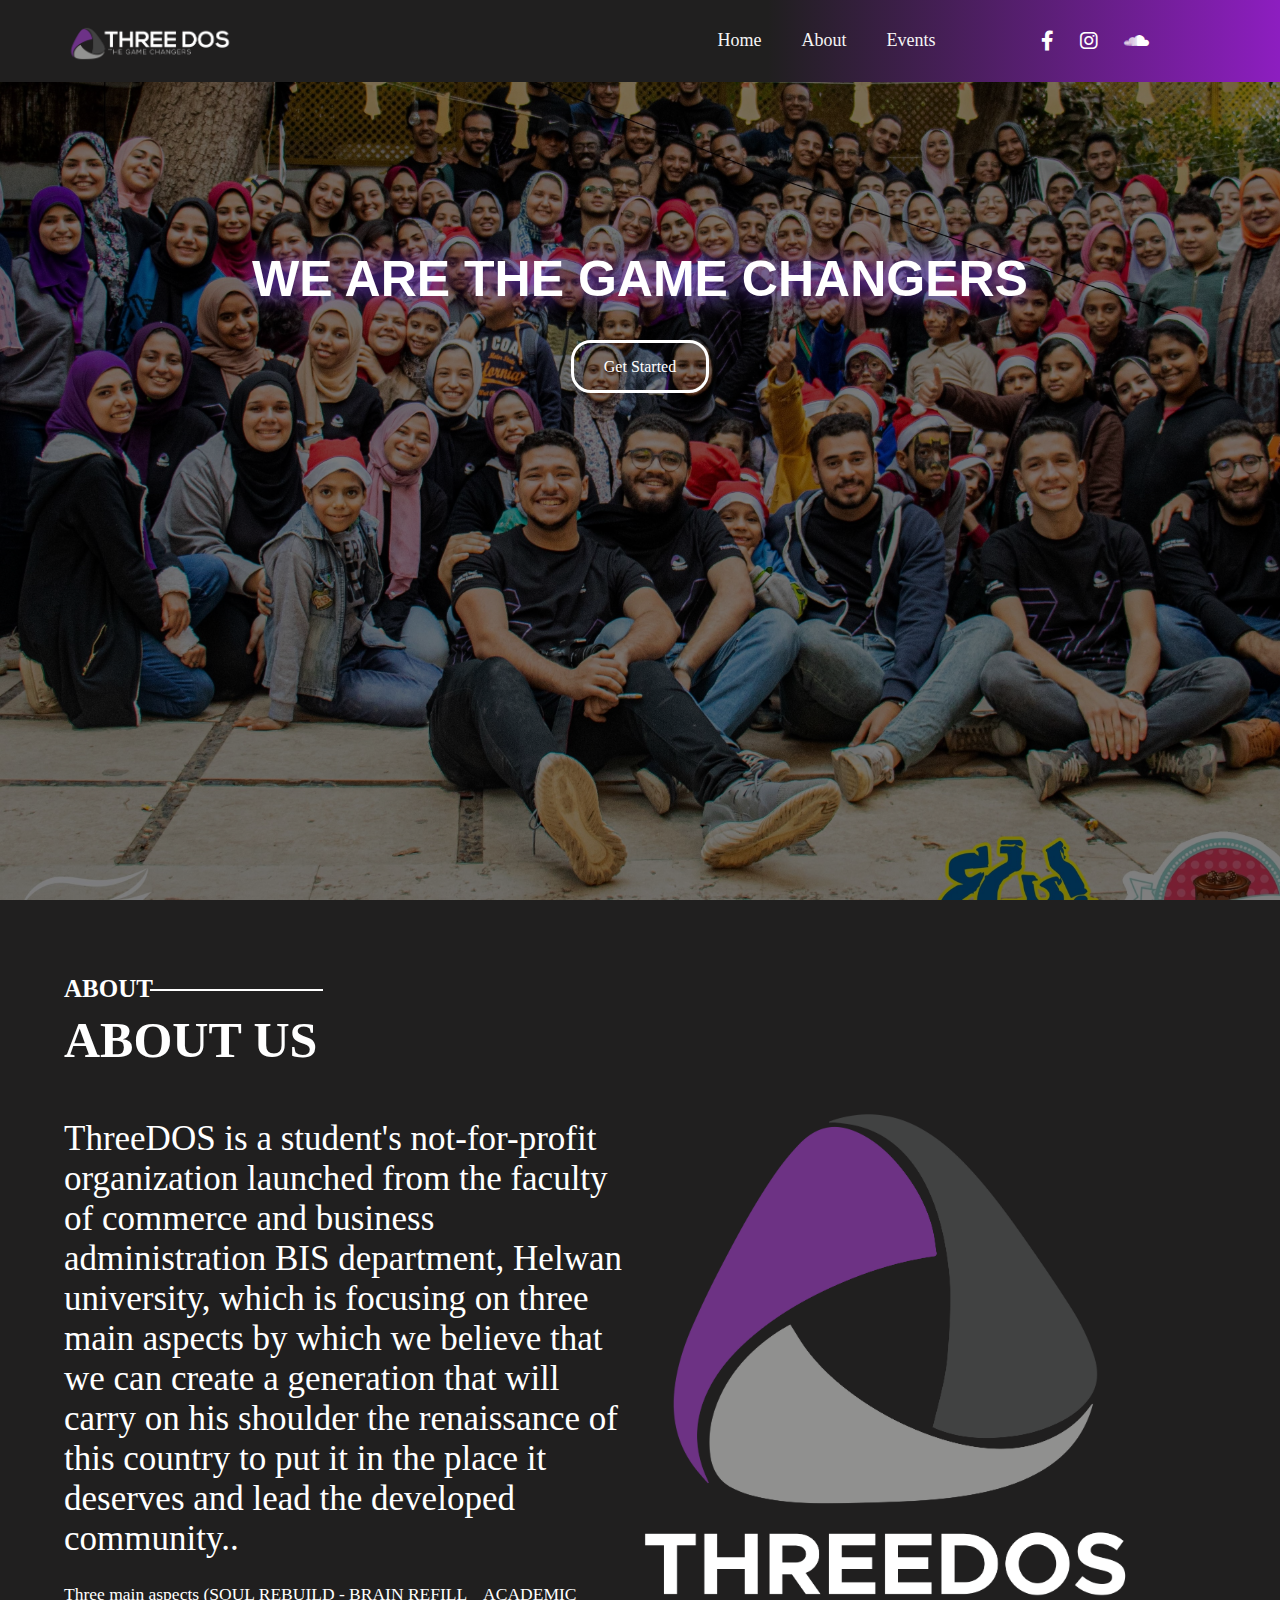
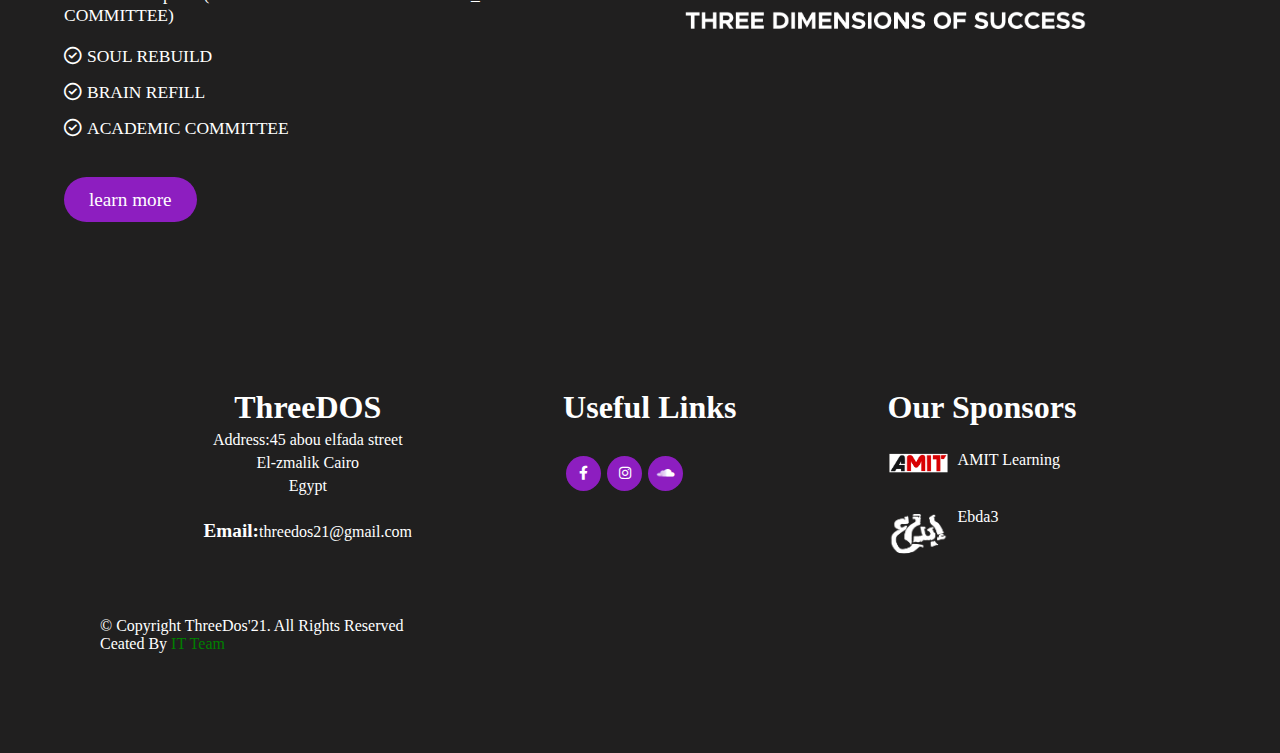
==== commit b8660cfe: "upgrade" ====
--- a/index.html
+++ b/index.html
@@ -94,10 +94,12 @@
             </div>
             <div class="end-2">
                 <h1>Useful Links</h1>
-                       <a href=""><i class="fa-brands fa-facebook-f"></i></a>
-                       <a href=""><i class="fa-brands fa-instagram"></i></a>
-                       <a href=""><i class="fa-brands fa-soundcloud"></i></a>
-                 
+                <div class="a"> <a href=""><i class="fa-brands fa-facebook-f"></i></a>
+                    <a href=""><i class="fa-brands fa-instagram"></i></a>
+                    <a href=""><i class="fa-brands fa-soundcloud"></i></a>
+                </div>
+
+
             </div>
             <div class="end-3">
                 <h1>Our Sponsors</h1>
@@ -117,8 +119,8 @@
         </div>
         <div class="Copyright">
             <p>© Copyright ThreeDos'21. All Rights Reserved
-                </p>
-                <p>Ceated By <span>IT Team</span></p>
+            </p>
+            <p>Ceated By <span>IT Team</span></p>
         </div>
     </section>
 
--- a/css/main.css
+++ b/css/main.css
@@ -16,7 +16,7 @@
     background-color: rgba(0,0,0,0.5);
     overflow: auto;
 }
-section .section-1 header {
+ section .section-1 header {
     width:100% ;
     background-image: linear-gradient(to right, rgb(32, 31, 31) 60% , rgb(141, 30, 192));
     padding-bottom: 15px;
@@ -226,18 +226,12 @@
     color: white;
 }
  
-
-section .end-bar .end-2 .logo {
-    margin-top: 30px;
-}
-section .end-bar .end-2 .logo ul li  {
-    list-style: none;
- 
+section .end-bar .end-2 .a{
+margin-top: 20px;
 }
 section .end-bar .end-2 a {
     text-decoration: none;
     color: white;
-    font-size: ;
     margin: 10px 3px;
     padding-top:10px;
     font-size: 14px;
@@ -315,9 +309,9 @@
     justify-content: space-between;
 }
 section  header .nav .nav-rt .title{
-    width: 50% ;
-}
-section header .nav .nav-rt .bar{
+    width:70% ;
+}
+section  header .nav .nav-rt .bar{
     color: white;
     font-size: 20px;
     display: none;
@@ -337,7 +331,6 @@
     font-size: larger;
     color: white;
     text-shadow: 0 0 7px white;
-    transform: rotate (360deg);
     transition:all 0.5s;
 }
 section  header .nav .nav-rt .logo{
@@ -413,7 +406,7 @@
     background-color:rgba(255,255,255,0.75) ;
     position: absolute;
     top: 50%;
-    left:14%;
+    left:16%;
 }
 section .khome .kphome h1{
     margin: 10px 0px;
@@ -794,8 +787,13 @@
     section .section-1 header .nav .nav-lt img{
         width:200px ;
     }
-    
-    
+      
+    section .section-1 .layout .welcom   h1{
+        font-size:40px ;
+        font-weight: bolder;
+        color: white;
+        margin-top: 350px;
+    }   
        
     section .Home .about .logo-rt{
         width:40%;
@@ -835,39 +833,24 @@
     section .Home .about .about-lt .title ul li {
     font-size: 12.5px;
     }
-    section .end-bar{
+    section .end-bar {
         width: 90%;
     }
-    section .end-bar .end-1{
-        width:33% ;
-    }
     section .end-bar .end-1 h1{
-        font-size:25px ;
-    }
-
+        font-size: large;
+    }
     section .end-bar .end-1 p{
-        font-size:14px ;
         margin-top: 5px;
+        font-size: small;
     }
     section .end-bar .end-1 .mail{
         margin-top: 25px;
-    }
-    section .end-bar .end-1 .mail span{
-        font-weight: bold;
-        font-size: larger;
-    }
-    .end-bar .end-2 {
-        width: 30%;
-        text-align: center;
-    }
-    .end-bar .end-2 h1{
-        color: white;
-        font-size:25px ;
-    }
-     
-    
-    section .end-bar .end-2 .logo {
-        margin-top: 30px;
+    } 
+    section .end-bar .end-2 h1{
+        font-size: large;
+    }
+    section .end-bar .end-2 .a{
+    margin-top: 20px;
     }
     section .end-bar .end-2 a {
         text-decoration: none;
@@ -878,35 +861,30 @@
         float: left;
         width:30px ;
         height: 20px;
-        
-    }
-    section .end-bar .end-2 a:hover{
-        width:35px ;
-        height: 25px;
-        padding-top:10px;
-    }
-    section .end-bar .end-3{
-        color: white;
-        width: 30%;
-    }
-    section .end-bar .end-3 .amit {
-        display: flex;
-        margin-top: 20px;
-    }
+        background-color: rgb(141, 30, 192);
+        border-radius: 30px;
+    }
+    section .end-bar .end-3 h1{
+        font-size: large;
+    }
+    
     section .end-bar .end-3 .amit img {
         margin-right: 5px;
         width: 60px;
     }
-    section .end-bar .end-3 .amit a {
-        text-decoration: none;
-        color: white;
-    }
     section .end-bar .end-3 .amit p {
-        margin-top: 5px;
-        margin-left: 5px;
-    }
-    
-    
+        margin-left: 3px;
+    }
+    section .Copyright {
+        padding-bottom: 75px;
+    }
+    
+    section .Copyright p{
+        margin-left: 50px;
+    }
+   
+
+        
     /* about us */
     
    
@@ -1044,6 +1022,9 @@
     font-size:16px;
 }
 
+
+
+
 }
 
 
@@ -1064,6 +1045,12 @@
     section .section-1 header .nav .nav-rt .logo{
         width:70%;
     }
+    section .section-1 .layout .welcom   h1{
+        font-size:35px ;
+        font-weight: bolder;
+        color: white;
+        margin-top:400px;
+    }
     section .Home .about {
         display:flex;
         flex-wrap:wrap;
@@ -1106,77 +1093,59 @@
     section .Home .about .about-lt .title ul li {
     font-size: 12.5px;
     }
-    section .end-bar{
-        width: 90%;
+    section .end-bar {
+        width: 95%;
     }
     section .end-bar .end-1{
-        width:33% ;
+        width: 30%;
     }
     section .end-bar .end-1 h1{
-        font-size:25px ;
-    }
-
+        font-size: 18px;
+    }
     section .end-bar .end-1 p{
-        font-size:14px ;
         margin-top: 5px;
+        font-size: smaller;
     }
     section .end-bar .end-1 .mail{
         margin-top: 25px;
-    }
-    section .end-bar .end-1 .mail span{
-        font-weight: bold;
-        font-size: larger;
-    }
-    .end-bar .end-2 {
-        width: 30%;
-        text-align: center;
-    }
-    .end-bar .end-2 h1{
-        color: white;
-        font-size:25px ;
-    }
-     
-    
-    section .end-bar .end-2 .logo {
-        margin-top: 30px;
+    } 
+    section .end-bar .end-2 h1{
+        font-size: 18px;
+    }
+    section .end-bar .end-2 .a{
+    margin-top: 20px;
     }
     section .end-bar .end-2 a {
-        text-decoration: none;
-        color: white;
         margin: 10px 3px;
-        padding-top:8px;
+        padding-top: 5px;
         font-size: 14px;
-        float: left;
-        width:30px ;
-        height: 20px;
-        
-    }
-    section .end-bar .end-2 a:hover{
-        width:35px ;
-        height: 25px;
-        padding-top:10px;
+        width:27px ;
+        height: 17px;
     }
     section .end-bar .end-3{
-        color: white;
-        width: 30%;
-    }
-    section .end-bar .end-3 .amit {
-        display: flex;
-        margin-top: 20px;
-    }
+        width: 33%;
+    }
+    section .end-bar .end-3 h1{
+        font-size: 18px;
+    }
+    
     section .end-bar .end-3 .amit img {
-        margin-right: 5px;
-        width: 60px;
-    }
-    section .end-bar .end-3 .amit a {
-        text-decoration: none;
-        color: white;
+        margin-right: 2px;
+        width: 40px;
     }
     section .end-bar .end-3 .amit p {
-        margin-top: 5px;
-        margin-left: 5px;
-    }
-    
-    
-
+        font-size: 12px;
+        margin-left: 3px;
+    }
+
+    section .Copyright {
+        padding-bottom:50px;
+    }
+    section .Copyright {
+        font-size: small;
+    }
+    section .Copyright p{
+        margin-left: 50px;
+    }
+    
 }